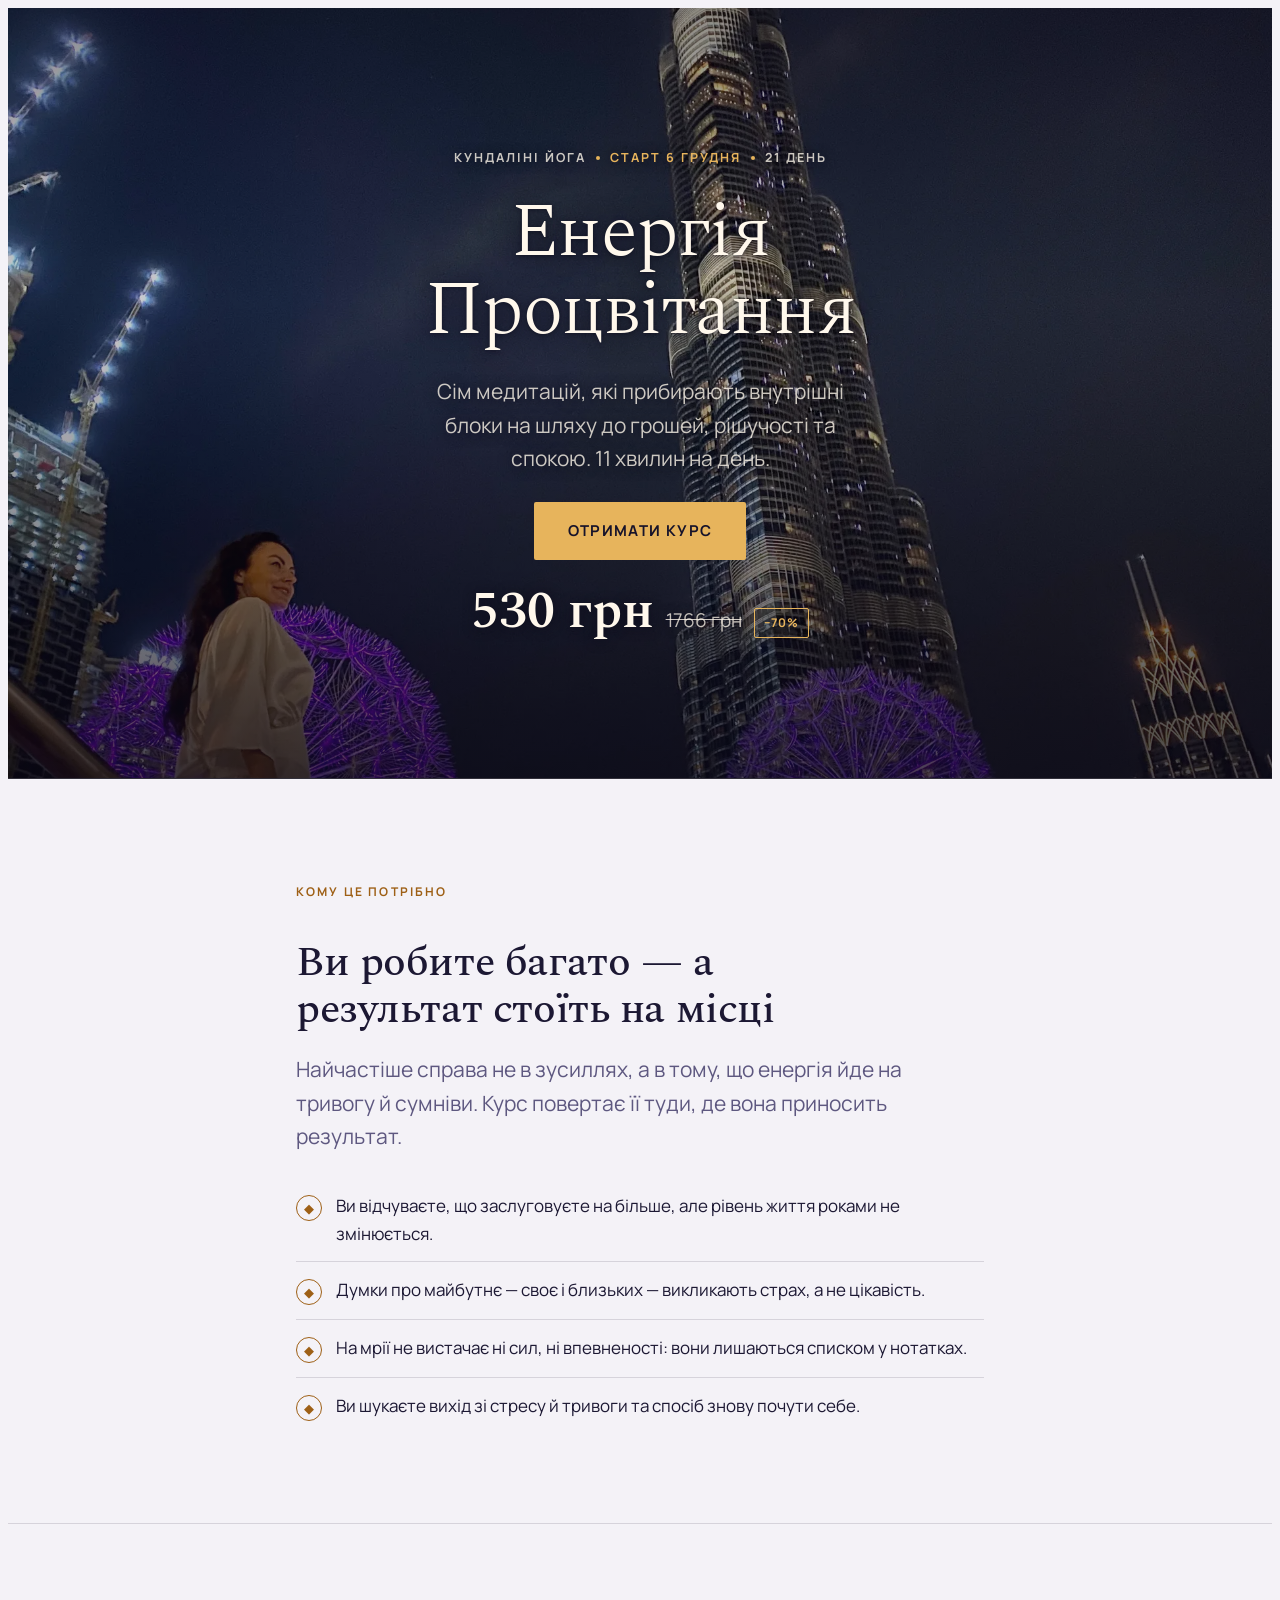
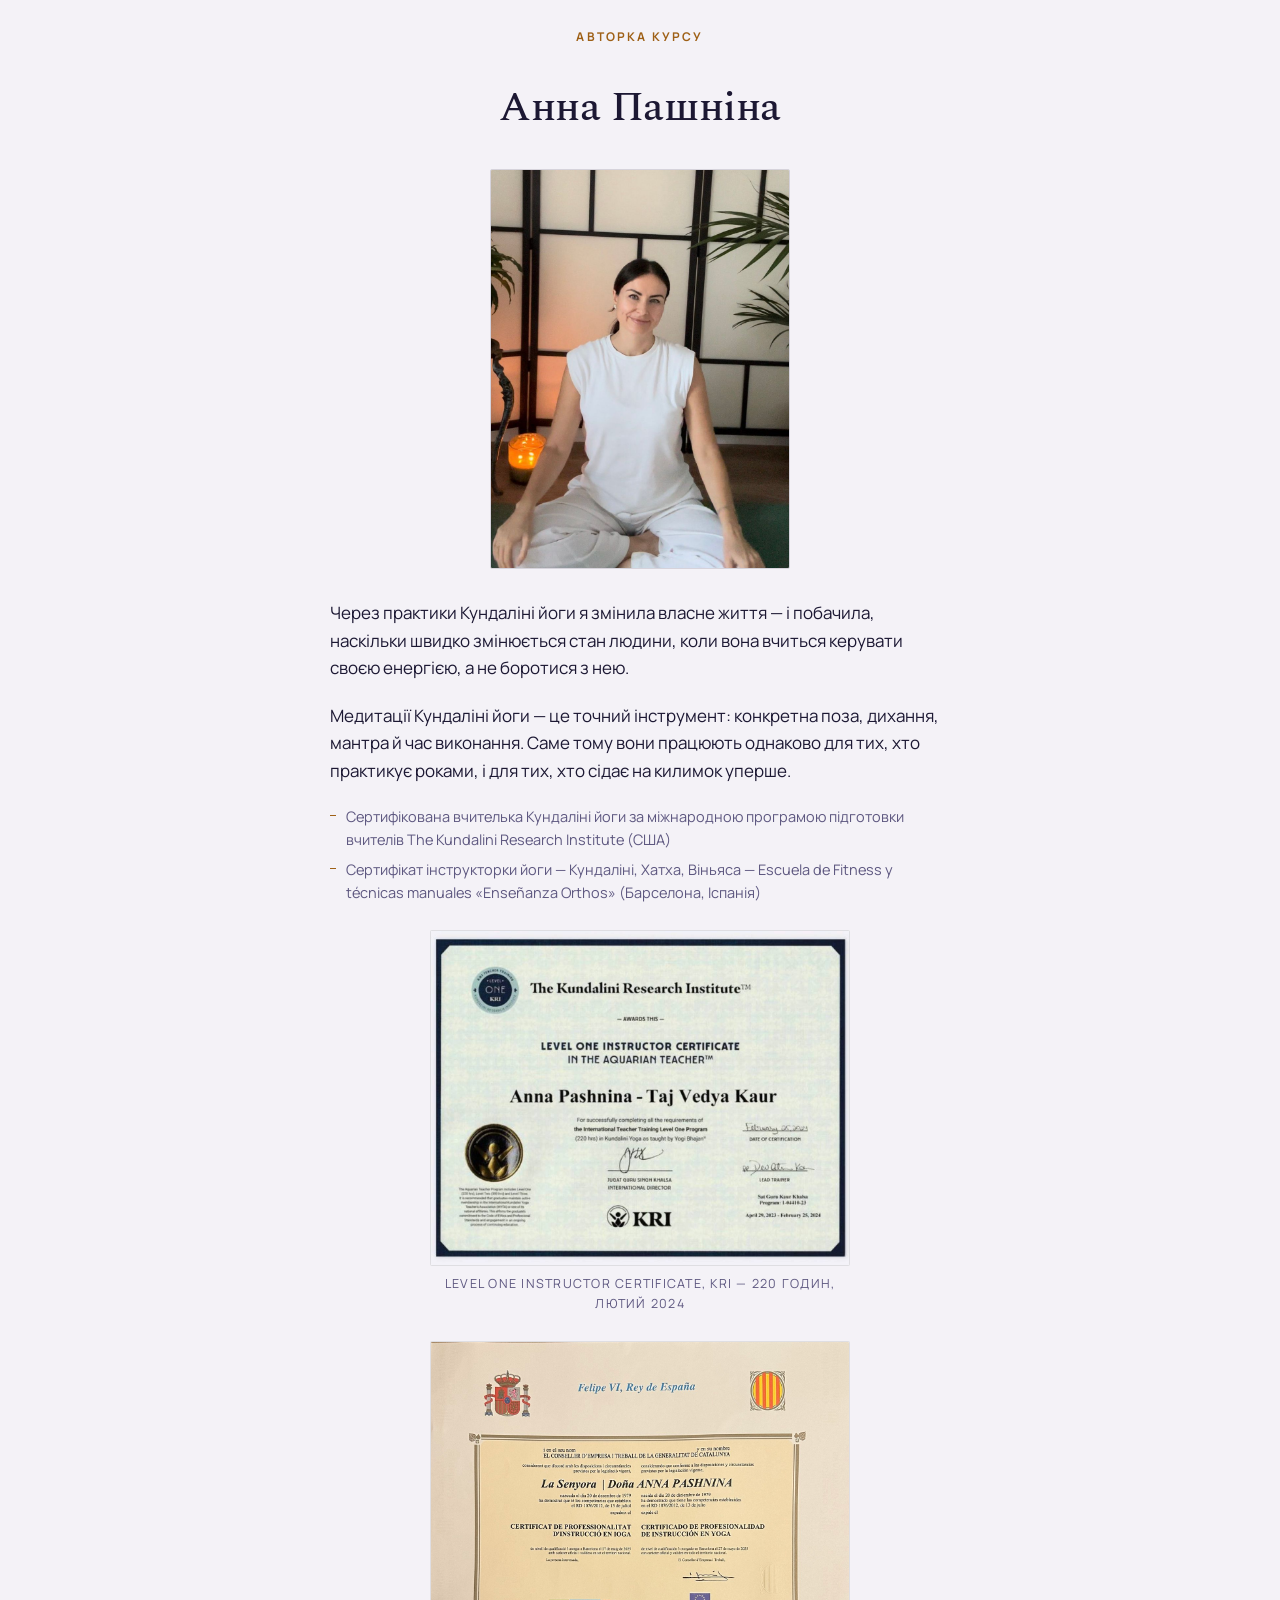
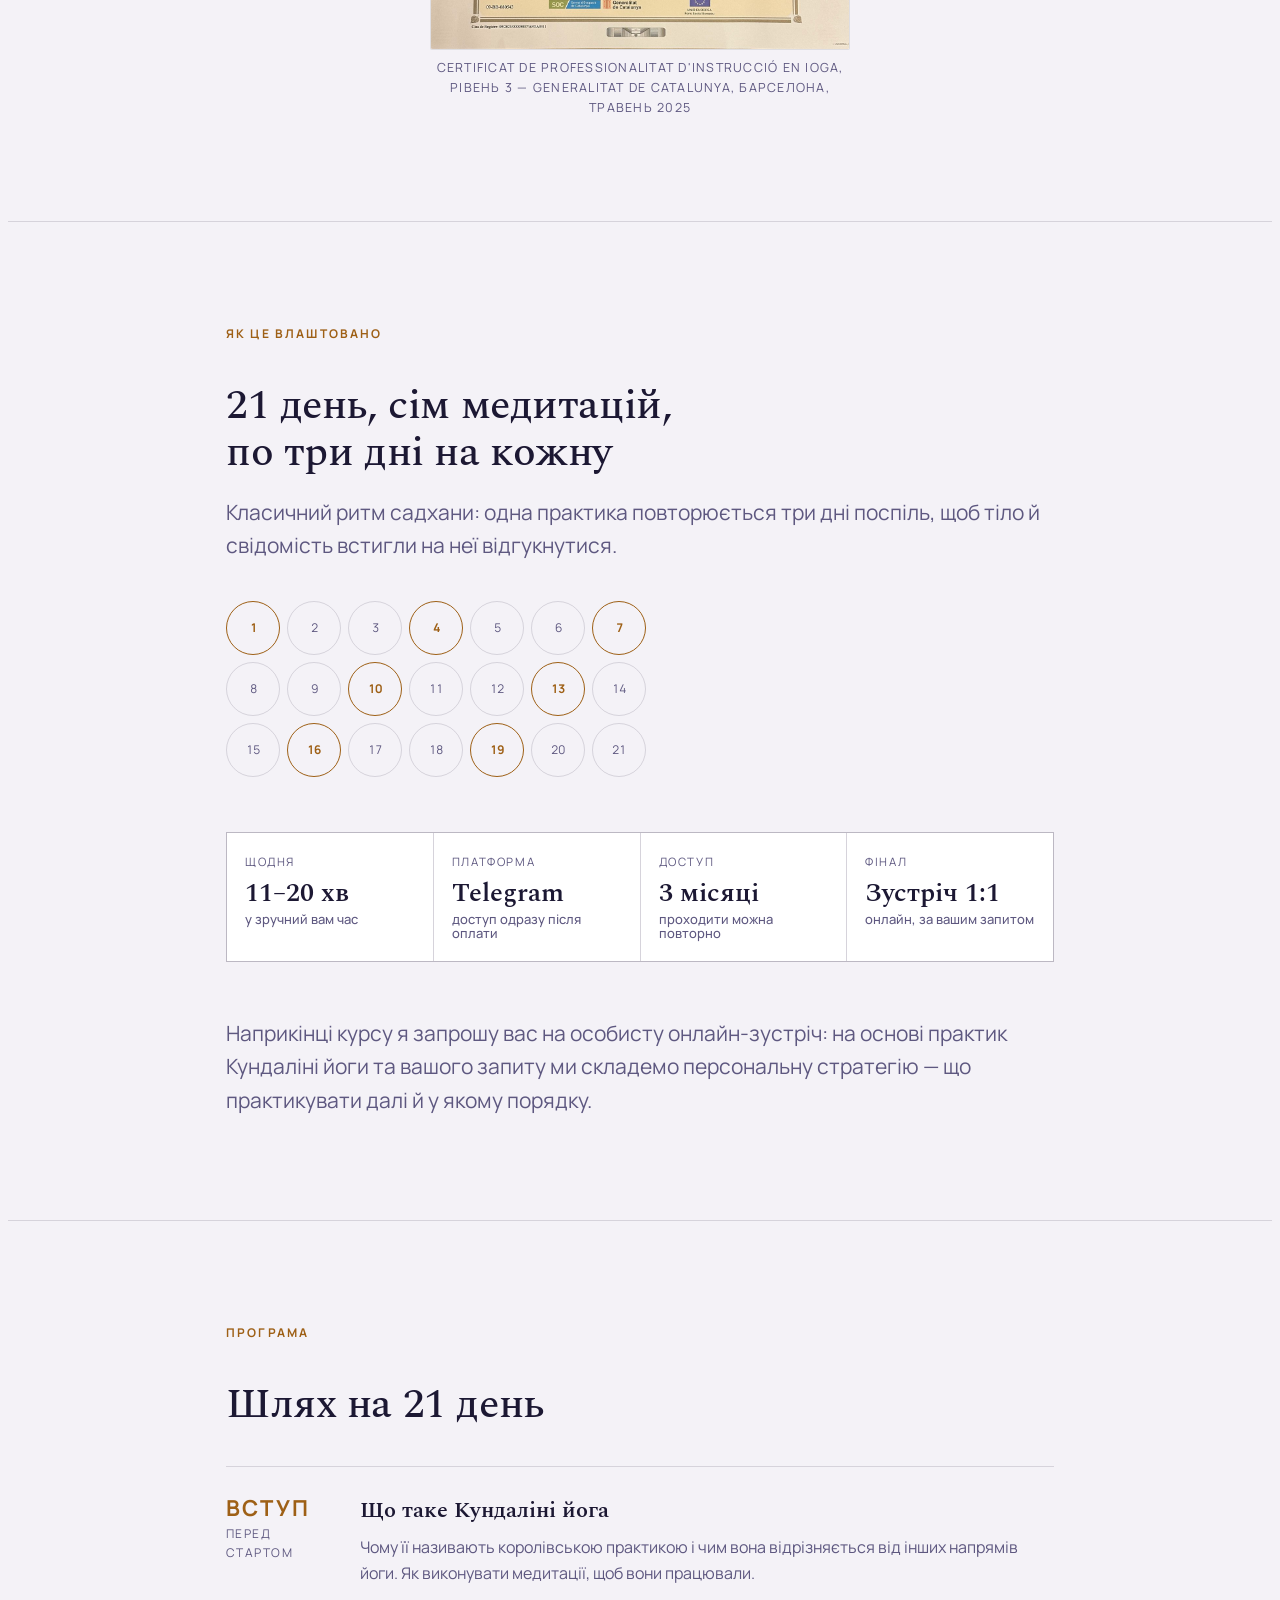
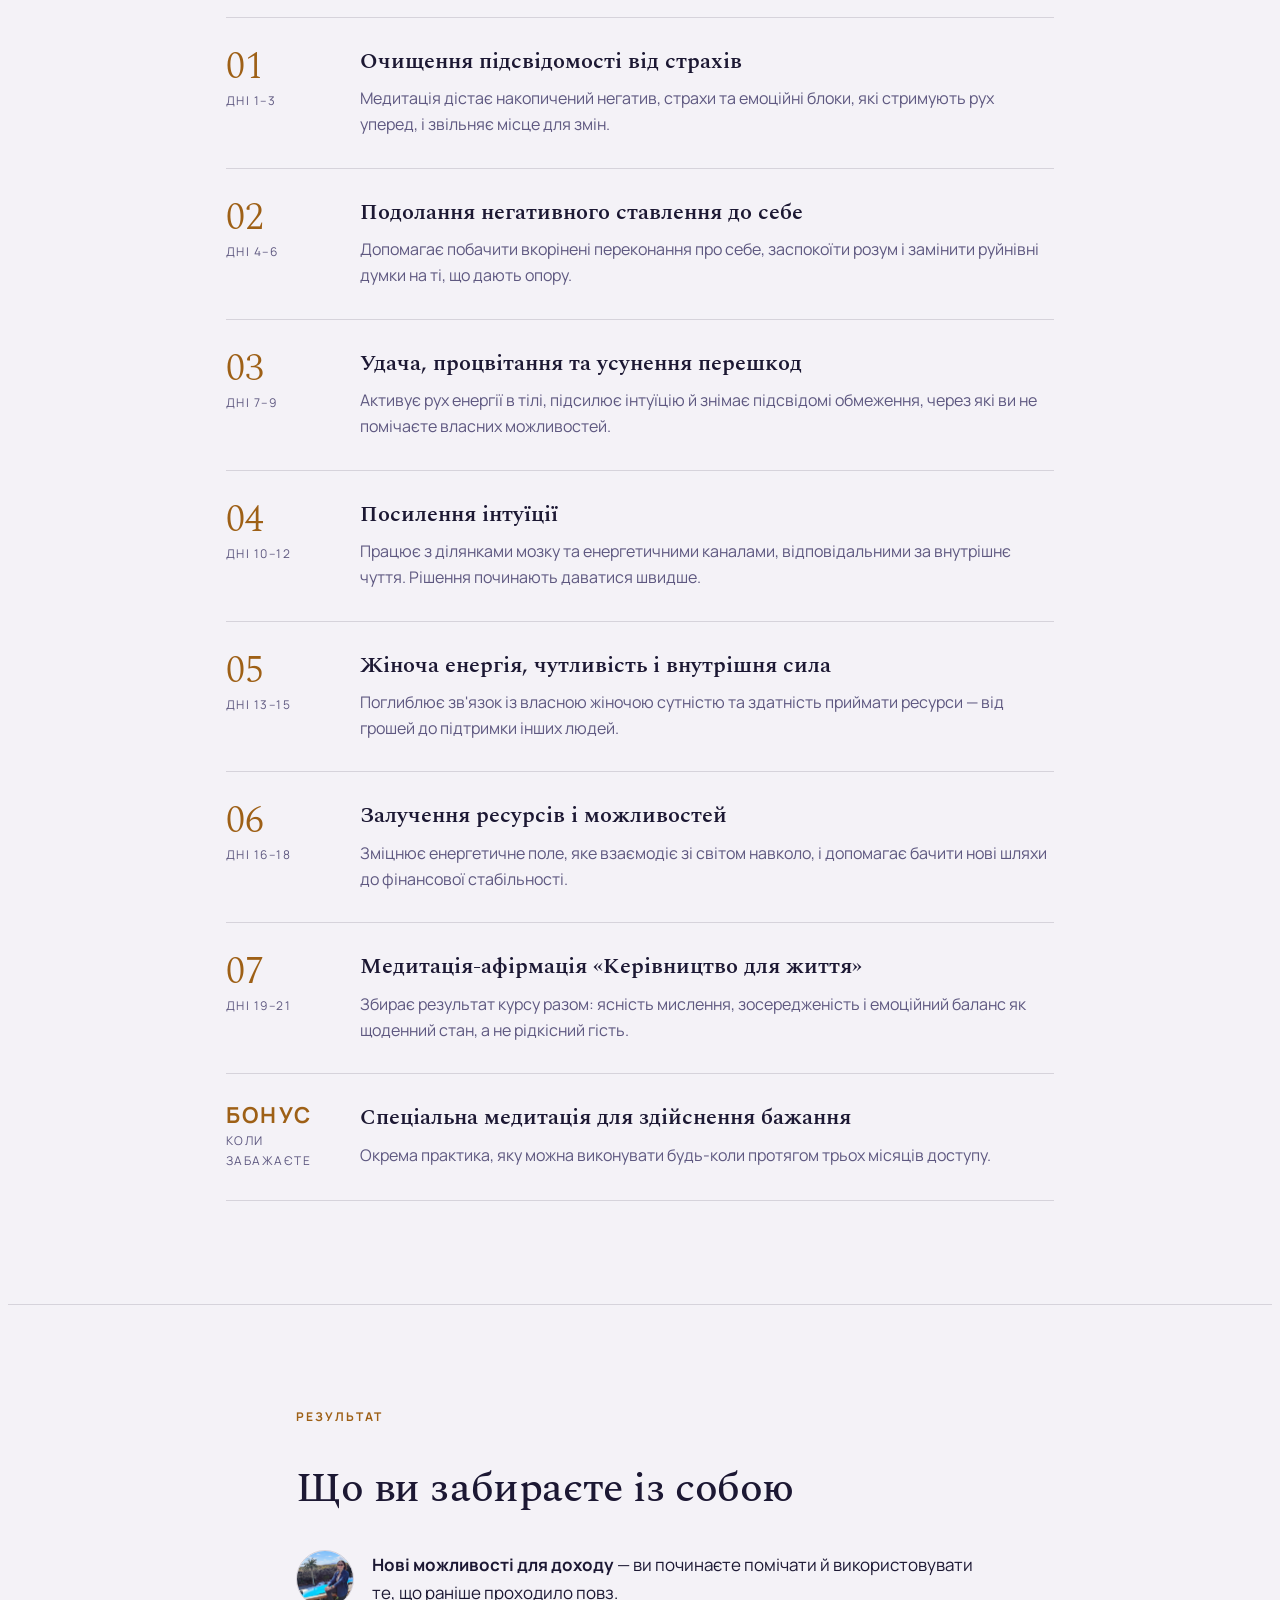
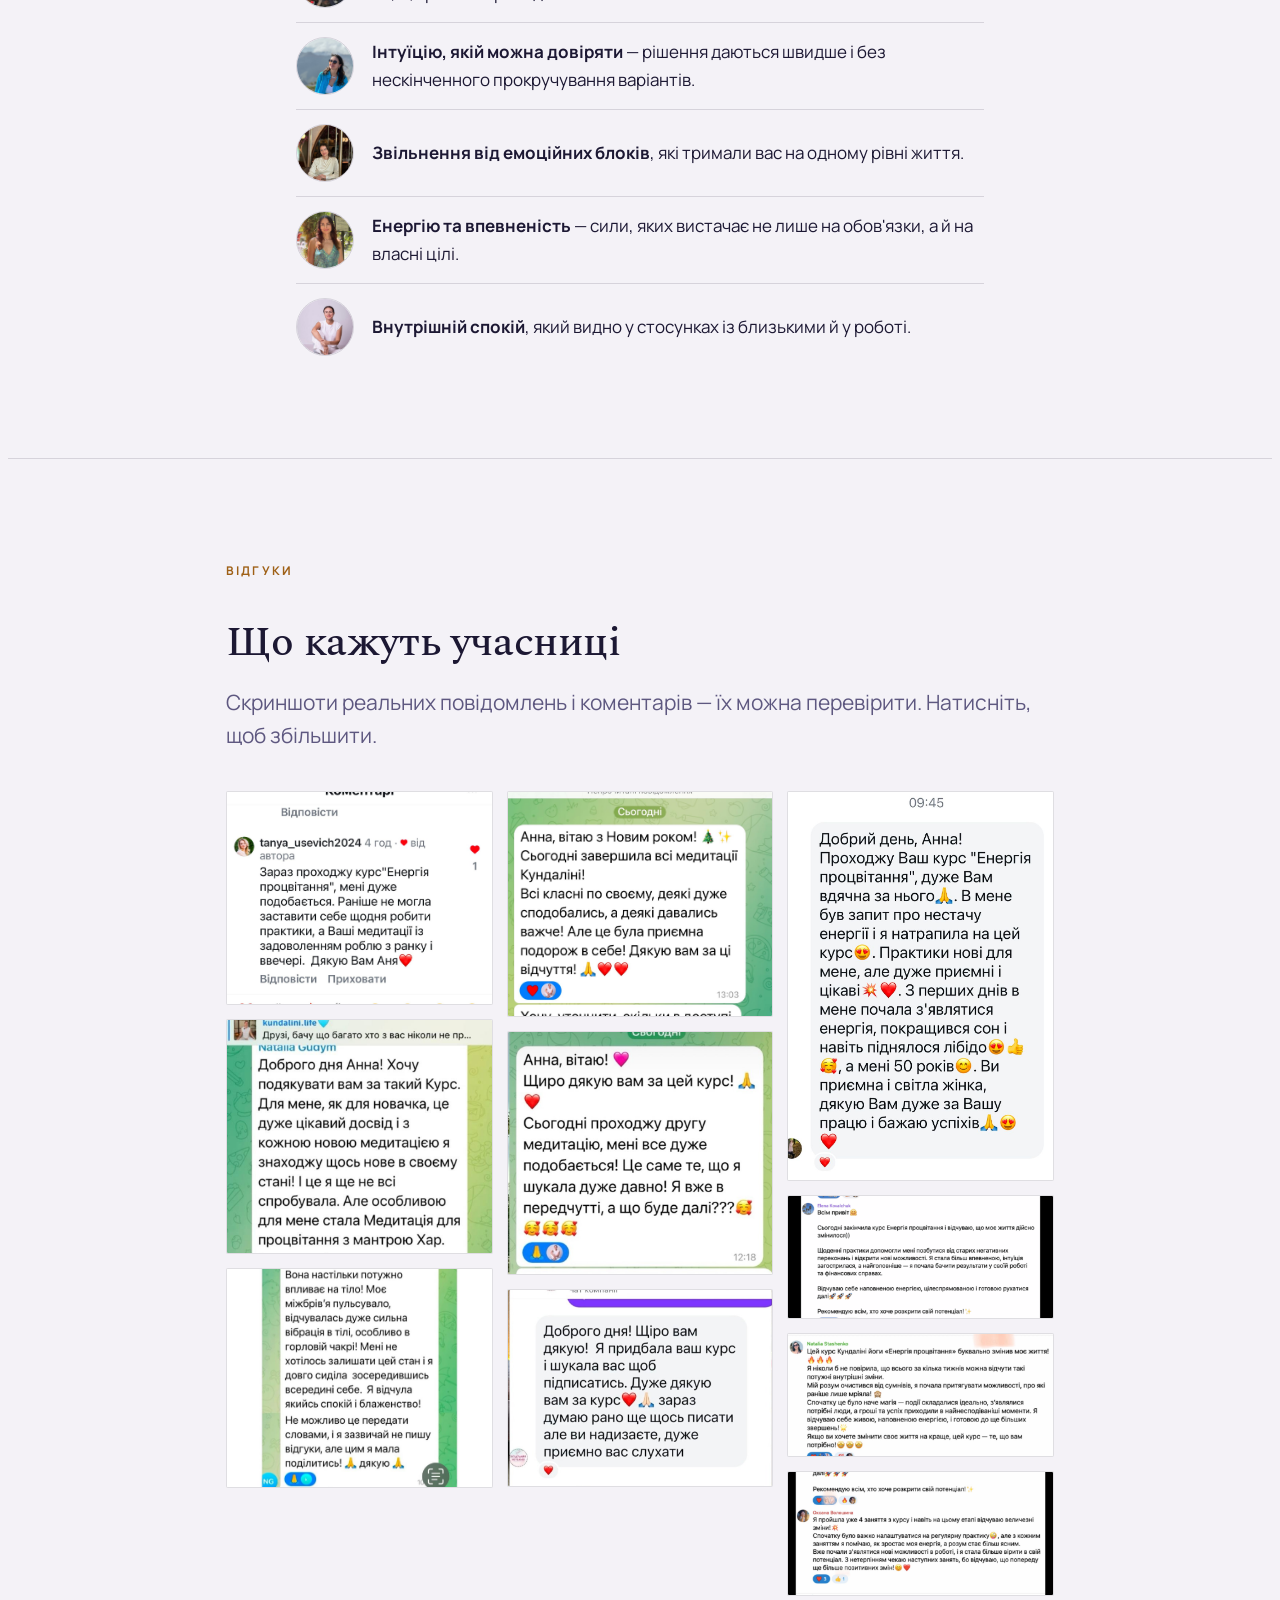
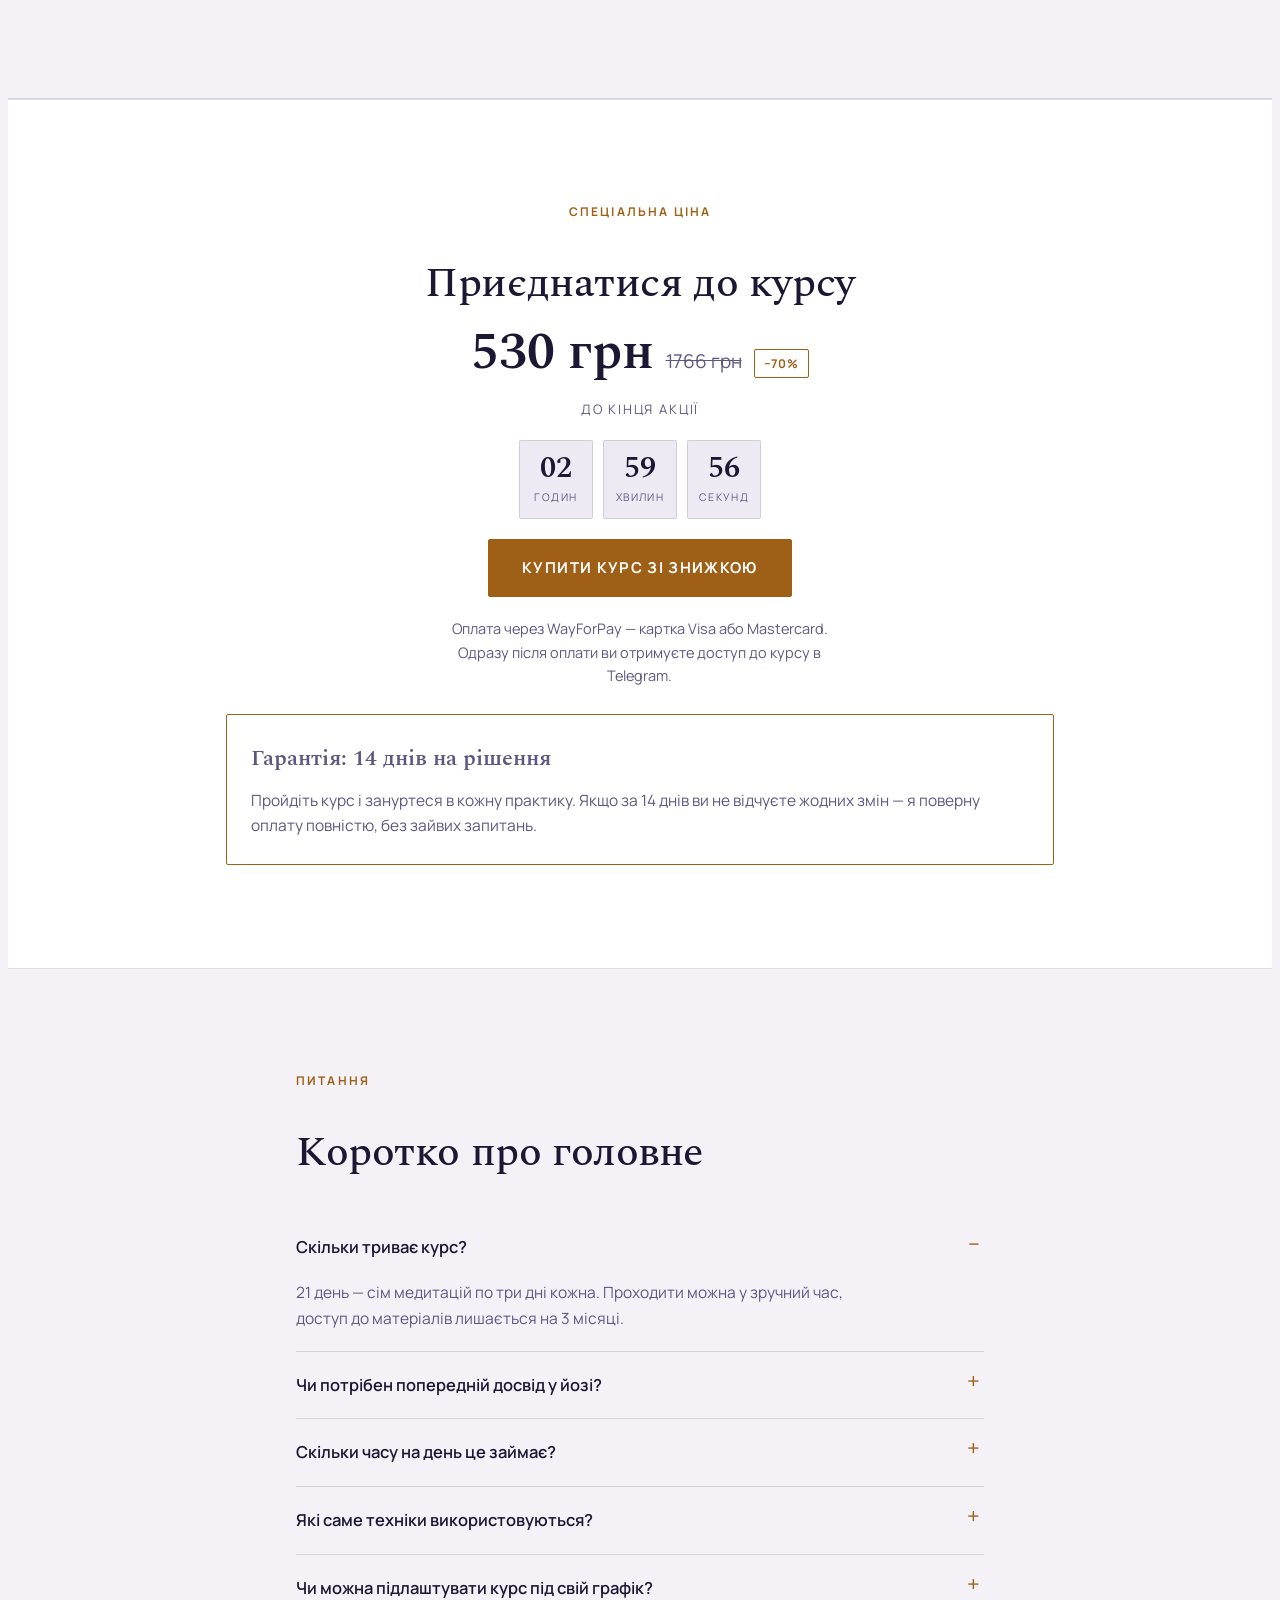
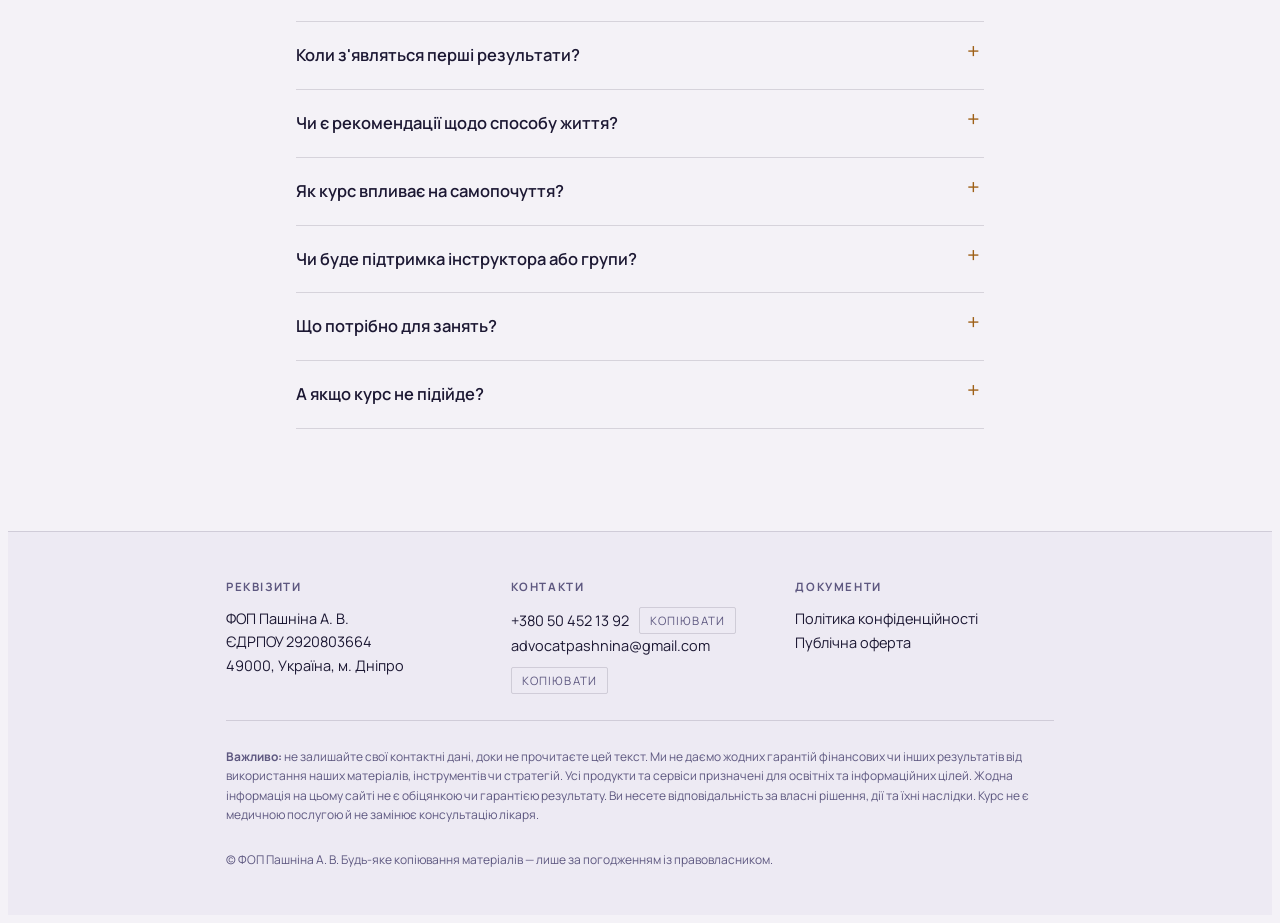
==== index.html @ 5ed1463c "Лендинг курсу "Енергія Процвітання" Головна сторінка, політика конфіденційності, публічна оферта, ст" ====
﻿<!doctype html>
<html lang="uk">
<head>
<meta charset="utf-8">
<meta name="viewport" content="width=device-width, initial-scale=1, viewport-fit=cover">
<title>Енергія Процвітання</title>
<meta name="claude:viewport-fit-sides" content="cover">
<link rel="preconnect" href="https://fonts.googleapis.com">
<link rel="preconnect" href="https://fonts.gstatic.com" crossorigin>
<link rel="stylesheet" href="https://fonts.googleapis.com/css2?family=Spectral:ital,wght@0,300;0,500;0,600;1,300&family=Manrope:wght@400;500;600;700&display=swap">
<style>
/* Layout: одна вертикальна «доріжка» садхани — вузька колонка тексту, секції розділені тонкою золотою лінією, програма як пронумерований шлях на 21 день */
:root{
  --bg:#F4F2F7;
  --surface:#FFFFFF;
  --surface-2:#EDEAF3;
  --ink:#1C1833;
  --muted:#5E5880;
  --line:rgba(28,24,51,.14);
  --accent:#9E6016;
  --accent-ink:#FFFFFF;
  --halo:rgba(158,96,22,.12);
  --font-display:"Spectral",Georgia,"Times New Roman",serif;
  --font-body:"Manrope","Segoe UI",system-ui,-apple-system,sans-serif;
  --step:clamp(56px,8vw,104px);
}
@media (prefers-color-scheme:dark){
  :root:not([data-theme="light"]){
    --bg:#121020;
    --surface:#1A1730;
    --surface-2:#221E3C;
    --ink:#ECE9F5;
    --muted:#A6A0C2;
    --line:rgba(236,233,245,.15);
    --accent:#E7B45C;
    --accent-ink:#17132A;
    --halo:rgba(231,180,92,.14);
    color-scheme:dark;
  }
}
:root[data-theme="dark"]{
  --bg:#121020;
  --surface:#1A1730;
  --surface-2:#221E3C;
  --ink:#ECE9F5;
  --muted:#A6A0C2;
  --line:rgba(236,233,245,.15);
  --accent:#E7B45C;
  --accent-ink:#17132A;
  --halo:rgba(231,180,92,.14);
  color-scheme:dark;
}

*{box-sizing:border-box}
body{
  background:var(--bg);
  color:var(--ink);
  font-family:var(--font-body);
  font-size:17px;
  line-height:1.62;
  -webkit-font-smoothing:antialiased;
}
.band{width:100%}
.wrap{
  max-width:860px;
  margin-inline:auto;
  padding-left:max(16px,env(safe-area-inset-left,0px));
  padding-right:max(16px,env(safe-area-inset-right,0px));
  padding-block:var(--step);
}
.wrap.tight{max-width:720px}
.rule{height:1px;background:var(--line);border:0;margin:0}

h1,h2,h3{font-family:var(--font-display);font-weight:500;text-wrap:balance;margin:0}
h1{font-size:clamp(40px,8.5vw,76px);line-height:1.02;letter-spacing:-.02em;font-weight:300}
h2{font-size:clamp(28px,4.4vw,42px);line-height:1.12;letter-spacing:-.01em}
h3{font-size:clamp(19px,2.4vw,22px);line-height:1.28;font-weight:600}
p{margin:0}
.lede{font-size:clamp(18px,2.3vw,21px);color:var(--muted);line-height:1.6}

.eyebrow{
  font-size:12px;font-weight:700;letter-spacing:.18em;text-transform:uppercase;
  color:var(--accent);margin:0 0 18px;
}
.stack{display:flex;flex-direction:column;gap:20px}
.stack-lg{display:flex;flex-direction:column;gap:38px}

/* ——— HERO ——— */
.hero{
  position:relative;overflow:hidden;
  background:#0B0918;
  border-bottom:1px solid rgba(255,248,236,.16);
  /* власна палітра: текст завжди світлий поверх нічного фото */
  --ink:#FFF8EC;
  --muted:rgba(255,248,236,.78);
  --accent:#E7B45C;
  --accent-ink:#17132A;
  --line:rgba(255,248,236,.22);
  --surface-2:rgba(255,248,236,.08);
  color:var(--ink);
}
.hero-photo{
  position:absolute;inset:0;width:100%;height:100%;
  object-fit:cover;object-position:58% 42%;
}
.hero::after{
  content:"";position:absolute;inset:0;pointer-events:none;
  background:linear-gradient(180deg,rgba(11,9,24,.46) 0%,rgba(11,9,24,.2) 38%,rgba(11,9,24,.74) 100%);
}
.hero .wrap{
  position:relative;z-index:2;
  padding-block:clamp(64px,13vw,140px);
  text-align:center;display:flex;flex-direction:column;align-items:center;gap:26px;
}
.hero h1{max-width:12ch;text-shadow:0 2px 26px rgba(11,9,24,.85),0 1px 4px rgba(11,9,24,.55)}
.hero .lede{max-width:34ch;margin-inline:auto;text-shadow:0 1px 14px rgba(11,9,24,.8)}
.hero .kicker,.hero .price{text-shadow:0 1px 12px rgba(11,9,24,.8)}
.hero-inner{display:flex;flex-direction:column;align-items:center;gap:26px}
.kicker{
  display:inline-flex;align-items:center;gap:10px;flex-wrap:wrap;justify-content:center;
  font-size:12.5px;font-weight:700;letter-spacing:.16em;text-transform:uppercase;
  color:var(--muted);
}
.kicker b{color:var(--accent);font-weight:700}
.dot-sep{width:4px;height:4px;border-radius:50%;background:var(--accent);display:inline-block}

.btn{
  display:inline-flex;align-items:center;justify-content:center;gap:10px;
  background:var(--accent);color:var(--accent-ink);
  font-family:var(--font-body);font-weight:700;font-size:15px;
  letter-spacing:.09em;text-transform:uppercase;text-decoration:none;
  padding:17px 34px;border:0;border-radius:2px;cursor:pointer;
  transition:transform .18s ease,filter .18s ease;
}
.btn:hover{filter:brightness(1.08);transform:translateY(-1px)}
.btn:focus-visible{outline:2px solid var(--accent);outline-offset:3px}
.btn-ghost{
  background:transparent;color:var(--ink);border:1px solid var(--line);
}

.price{display:flex;align-items:baseline;gap:12px;justify-content:center;flex-wrap:wrap}
.price .now{font-family:var(--font-display);font-size:clamp(34px,6vw,52px);font-weight:600;line-height:1}
.price .was{color:var(--muted);text-decoration:line-through;font-size:19px}
.price .cut{
  font-size:12px;font-weight:700;letter-spacing:.1em;text-transform:uppercase;
  color:var(--accent);border:1px solid var(--accent);border-radius:2px;padding:4px 9px;
}

/* ——— TIMER ——— */
.timer{display:flex;gap:10px;justify-content:center;flex-wrap:wrap}
.timer .cell{
  min-width:74px;background:var(--surface-2);border:1px solid var(--line);
  border-radius:2px;padding:12px 10px;
}
.timer .num{
  font-family:var(--font-display);font-size:30px;font-weight:600;line-height:1;
  font-variant-numeric:tabular-nums;display:block;
}
.timer .lab{font-size:10.5px;letter-spacing:.14em;text-transform:uppercase;color:var(--muted);margin-top:6px;display:block}
.timer-note{font-size:13px;letter-spacing:.14em;text-transform:uppercase;color:var(--muted);text-align:center}

/* ——— СПИСКИ ——— */
.checks{display:grid;gap:14px;margin:0;padding:0;list-style:none}
.checks li{
  display:grid;grid-template-columns:26px 1fr;gap:14px;align-items:start;
  padding-bottom:14px;border-bottom:1px solid var(--line);
}
.checks li:last-child{border-bottom:0;padding-bottom:0}
.checks .mark{
  width:26px;height:26px;border-radius:50%;border:1px solid var(--accent);
  display:grid;place-items:center;color:var(--accent);font-size:13px;margin-top:3px;
}

/* ——— ПРОГРАМА ——— */
.path{display:flex;flex-direction:column;gap:0;margin:0;padding:0;list-style:none}
.lesson{
  display:grid;grid-template-columns:108px 1fr;gap:26px;
  padding-block:30px;border-top:1px solid var(--line);
}
.lesson:last-child{border-bottom:1px solid var(--line)}
.lesson .meta{display:flex;flex-direction:column;gap:5px;min-width:0}
.lesson .no{
  font-family:var(--font-display);font-size:38px;line-height:1;font-weight:300;color:var(--accent);
  font-variant-numeric:tabular-nums;
}
.lesson .days{font-size:12px;letter-spacing:.12em;text-transform:uppercase;color:var(--muted)}
.lesson .body{min-width:0;display:flex;flex-direction:column;gap:10px}
.lesson .body p{color:var(--muted);font-size:16px}
.lesson.bonus .no{font-size:22px;letter-spacing:.1em;text-transform:uppercase;font-family:var(--font-body);font-weight:700}
@media (max-width:620px){
  .lesson{grid-template-columns:1fr;gap:12px}
  .lesson .meta{flex-direction:row;align-items:baseline;gap:14px}
  .lesson .no{font-size:28px}
}

/* ——— 21 ДЕНЬ ——— */
.days-grid{display:grid;grid-template-columns:repeat(7,1fr);gap:7px;max-width:420px}
.days-grid span{
  aspect-ratio:1;display:grid;place-items:center;border-radius:50%;
  border:1px solid var(--line);font-size:12px;color:var(--muted);
  font-variant-numeric:tabular-nums;
}
.days-grid span.first{border-color:var(--accent);color:var(--accent);font-weight:700}

.facts{display:grid;grid-template-columns:repeat(auto-fit,minmax(150px,1fr));gap:1px;background:var(--line);border:1px solid var(--line)}
.facts div{background:var(--surface);padding:20px 18px;min-width:0}
.facts dt{font-size:11.5px;letter-spacing:.14em;text-transform:uppercase;color:var(--muted);margin-bottom:8px}
.facts dd{margin:0;font-family:var(--font-display);font-size:26px;font-weight:600;line-height:1.1}
.facts dd small{display:block;font-family:var(--font-body);font-size:13px;font-weight:500;color:var(--muted);letter-spacing:0;margin-top:4px}

/* ——— КАРТКИ ——— */
.cards{display:grid;grid-template-columns:repeat(auto-fit,minmax(230px,1fr));gap:16px}
.card{
  background:var(--surface);border:1px solid var(--line);border-radius:2px;
  padding:24px 22px;display:flex;flex-direction:column;gap:10px;min-width:0;
}
.card .q{font-family:var(--font-display);font-size:19px;font-weight:600;line-height:1.3}
.card p{color:var(--muted);font-size:15.5px}
.card.placeholder{border-style:dashed;background:transparent}
.card.placeholder .q{color:var(--muted);font-style:italic;font-weight:500}

/* ——— АВТОРКА ——— */
.author{display:flex;flex-direction:column;align-items:center;gap:30px}
.author .stack{max-width:62ch}
.portrait{
  width:300px;max-width:100%;aspect-ratio:3/4;object-fit:cover;object-position:50% 28%;
  border-radius:2px;border:1px solid var(--line);display:block;margin-inline:auto;
}
.center-head{align-items:center;text-align:center}
.cert{
  display:block;width:100%;max-width:100%;border:1px solid var(--line);border-radius:2px;
  cursor:zoom-in;background:#fff;
}
.cert-wrap{display:flex;flex-direction:column;gap:8px;max-width:420px;margin:6px auto 0;text-align:center}
.cert-wrap figcaption{font-size:12.5px;letter-spacing:.1em;text-transform:uppercase;color:var(--muted)}
@media (max-width:640px){.author{grid-template-columns:1fr;gap:22px}.portrait{max-width:240px}}

/* фото авторки біля пунктів результату */
.checks.with-photo li{grid-template-columns:58px 1fr;gap:18px;align-items:center}
.avatar{
  width:58px;height:58px;border-radius:50%;object-fit:cover;
  border:1px solid var(--line);display:block;
}

/* ——— ГАЛЕРЕЯ ВІДГУКІВ ——— */
.gallery{columns:3;column-gap:14px}
@media (max-width:860px){.gallery{columns:2}}
@media (max-width:520px){.gallery{columns:1}}
.gallery button{
  display:block;width:100%;padding:0;margin:0 0 14px;border:1px solid var(--line);
  background:var(--surface);border-radius:2px;overflow:hidden;cursor:zoom-in;
  break-inside:avoid;line-height:0;
}
.gallery button:hover{border-color:var(--accent)}
.gallery button:focus-visible{outline:2px solid var(--accent);outline-offset:2px}
.gallery img{width:100%;height:auto;display:block}

/* ——— ЛАЙТБОКС ——— */
#lightbox{
  position:fixed;inset:0;z-index:50;background:rgba(9,7,20,.92);
  display:flex;align-items:center;justify-content:center;
  padding:max(20px,env(safe-area-inset-top,0px)) max(16px,env(safe-area-inset-right,0px)) max(20px,env(safe-area-inset-bottom,0px)) max(16px,env(safe-area-inset-left,0px));
  cursor:zoom-out;
}
#lightbox[hidden]{display:none}
#lightbox img{max-width:100%;max-height:100%;object-fit:contain;border-radius:2px;background:#fff}
#lightbox .close{
  position:absolute;top:max(12px,env(safe-area-inset-top,0px));right:max(12px,env(safe-area-inset-right,0px));
  background:transparent;border:1px solid rgba(255,248,236,.4);color:#FFF8EC;
  font-size:20px;line-height:1;width:40px;height:40px;border-radius:2px;cursor:pointer;
}
.creds{display:flex;flex-direction:column;gap:6px;margin:0;padding:0;list-style:none}
.creds li{font-size:14.5px;color:var(--muted);padding-left:16px;position:relative}
.creds li::before{content:"";position:absolute;left:0;top:.72em;width:6px;height:1px;background:var(--accent)}

/* ——— ОФЕР ——— */
.offer{background:var(--surface);border-top:1px solid var(--line);border-bottom:1px solid var(--line)}
.offer .wrap{text-align:center;display:flex;flex-direction:column;align-items:center;gap:26px}
.guarantee{
  border:1px solid var(--accent);border-radius:2px;padding:26px 24px;
  display:flex;flex-direction:column;gap:12px;text-align:left;
}
.guarantee .t{font-family:var(--font-display);font-size:22px;font-weight:600}
.guarantee p{color:var(--muted);font-size:15.5px}

/* ——— FAQ ——— */
details{border-bottom:1px solid var(--line)}
details summary{
  cursor:pointer;list-style:none;padding:20px 36px 20px 0;position:relative;
  font-weight:600;font-size:16.5px;
}
details summary::-webkit-details-marker{display:none}
details summary:focus-visible{outline:2px solid var(--accent);outline-offset:2px}
details summary::after{
  content:"+";position:absolute;right:4px;top:18px;color:var(--accent);font-size:22px;font-weight:400;line-height:1;
}
details[open] summary::after{content:"–"}
details p{padding:0 0 20px;color:var(--muted);font-size:15.5px;max-width:62ch}

/* ——— ФУТЕР ——— */
footer{background:var(--surface-2);border-top:1px solid var(--line)}
footer .wrap{padding-block:46px;display:flex;flex-direction:column;gap:26px}
.foot-grid{display:grid;grid-template-columns:repeat(auto-fit,minmax(220px,1fr));gap:26px}
.foot-grid h4{font-size:11.5px;letter-spacing:.14em;text-transform:uppercase;color:var(--muted);margin:0 0 10px;font-weight:700;font-family:var(--font-body)}
.foot-grid p,.foot-grid a{font-size:14.5px;color:var(--ink);text-decoration:none}
.foot-grid a{display:block;border-bottom:1px solid transparent;width:fit-content}
.foot-grid a:hover{border-bottom-color:var(--accent)}
.legal{font-size:12px;line-height:1.6;color:var(--muted);max-width:none}
.copy-row{display:flex;gap:10px;align-items:center;flex-wrap:wrap;font-size:14.5px}
.copy-btn{
  background:transparent;border:1px solid var(--line);color:var(--muted);
  font-family:var(--font-body);font-size:11.5px;letter-spacing:.1em;text-transform:uppercase;
  padding:5px 10px;border-radius:2px;cursor:pointer;
}
.copy-btn:hover{border-color:var(--accent);color:var(--accent)}

@media (prefers-reduced-motion:reduce){*{transition:none!important;animation:none!important}}
</style>
</head>
<body>
<header class="band hero">
  <img class="hero-photo" src="img/hero.webp" alt="" aria-hidden="true">
  <div class="wrap">
    <div class="hero-inner">
      <p class="kicker">Кундаліні йога <span class="dot-sep"></span> <b id="start-date">Старт сьогодні</b> <span class="dot-sep"></span> 21 день</p>
      <h1>Енергія Процвітання</h1>
      <p class="lede">Сім медитацій, які прибирають внутрішні блоки на шляху до грошей, рішучості та спокою. 11 хвилин на день.</p>
      <a class="btn" href="https://secure.wayforpay.com/button/b87f1c5fbc5b7">Отримати курс</a>
      <div class="price">
        <span class="now">530 грн</span>
        <span class="was">1766 грн</span>
        <span class="cut">−70%</span>
      </div>
    </div>
  </div>
</header>

<section class="band">
  <div class="wrap tight stack-lg">
    <div class="stack">
      <p class="eyebrow">Кому це потрібно</p>
      <h2>Ви робите багато — а результат стоїть на місці</h2>
      <p class="lede">Найчастіше справа не в зусиллях, а в тому, що енергія йде на тривогу й сумніви. Курс повертає її туди, де вона приносить результат.</p>
    </div>
    <ul class="checks">
      <li><span class="mark">◆</span><span>Ви відчуваєте, що заслуговуєте на більше, але рівень життя роками не змінюється.</span></li>
      <li><span class="mark">◆</span><span>Думки про майбутнє — своє і близьких — викликають страх, а не цікавість.</span></li>
      <li><span class="mark">◆</span><span>На мрії не вистачає ні сил, ні впевненості: вони лишаються списком у нотатках.</span></li>
      <li><span class="mark">◆</span><span>Ви шукаєте вихід зі стресу й тривоги та спосіб знову почути себе.</span></li>
    </ul>
  </div>
</section>

<hr class="rule">

<section class="band">
  <div class="wrap stack-lg">
    <div class="stack center-head">
      <p class="eyebrow">Авторка курсу</p>
      <h2>Анна Пашніна</h2>
    </div>
    <div class="author">
      <img class="portrait" src="img/anna.jpg" alt="Анна Пашніна, вчителька Кундаліні йоги">
      <div class="stack">
        <p>Через практики Кундаліні йоги я змінила власне життя — і побачила, наскільки швидко змінюється стан людини, коли вона вчиться керувати своєю енергією, а не боротися з нею.</p>
        <p>Медитації Кундаліні йоги — це точний інструмент: конкретна поза, дихання, мантра й час виконання. Саме тому вони працюють однаково для тих, хто практикує роками, і для тих, хто сідає на килимок уперше.</p>
        <ul class="creds">
          <li>Сертифікована вчителька Кундаліні йоги за міжнародною програмою підготовки вчителів The Kundalini Research Institute (США)</li>
          <li>Сертифікат інструкторки йоги — Кундаліні, Хатха, Віньяса — Escuela de Fitness y técnicas manuales «Enseñanza Orthos» (Барселона, Іспанія)</li>
        </ul>
        <figure class="cert-wrap">
          <img class="cert" src="img/kri.jpg" alt="Сертифікат Level One Instructor, The Kundalini Research Institute, на ім'я Anna Pashnina — Taj Vedya Kaur" data-zoom>
          <figcaption>Level One Instructor Certificate, KRI — 220 годин, лютий 2024</figcaption>
        </figure>
        <figure class="cert-wrap">
          <img class="cert" src="img/cert-es.jpg" alt="Certificado de Profesionalidad de Instrucción en Yoga на ім'я Anna Pashnina, Generalitat de Catalunya" data-zoom>
          <figcaption>Certificat de professionalitat d'instrucció en ioga, рівень 3 — Generalitat de Catalunya, Барселона, травень 2025</figcaption>
        </figure>
      </div>
    </div>
  </div>
</section>

<hr class="rule">

<section class="band">
  <div class="wrap stack-lg">
    <div class="stack">
      <p class="eyebrow">Як це влаштовано</p>
      <h2>21 день, сім медитацій, по три дні на кожну</h2>
      <p class="lede">Класичний ритм садхани: одна практика повторюється три дні поспіль, щоб тіло й свідомість встигли на неї відгукнутися.</p>
    </div>

    <div class="days-grid" role="img" aria-label="21 день курсу, розділені на сім блоків по три дні">
      <span class="first">1</span><span>2</span><span>3</span>
      <span class="first">4</span><span>5</span><span>6</span>
      <span class="first">7</span><span>8</span><span>9</span>
      <span class="first">10</span><span>11</span><span>12</span>
      <span class="first">13</span><span>14</span><span>15</span>
      <span class="first">16</span><span>17</span><span>18</span>
      <span class="first">19</span><span>20</span><span>21</span>
    </div>

    <dl class="facts">
      <div><dt>Щодня</dt><dd>11–20 хв<small>у зручний вам час</small></dd></div>
      <div><dt>Платформа</dt><dd>Telegram<small>доступ одразу після оплати</small></dd></div>
      <div><dt>Доступ</dt><dd>3 місяці<small>проходити можна повторно</small></dd></div>
      <div><dt>Фінал</dt><dd>Зустріч 1:1<small>онлайн, за вашим запитом</small></dd></div>
    </dl>

    <p class="lede">Наприкінці курсу я запрошу вас на особисту онлайн-зустріч: на основі практик Кундаліні йоги та вашого запиту ми складемо персональну стратегію — що практикувати далі й у якому порядку.</p>
  </div>
</section>

<hr class="rule">

<section class="band">
  <div class="wrap stack-lg">
    <div class="stack">
      <p class="eyebrow">Програма</p>
      <h2>Шлях на 21 день</h2>
    </div>
    <ul class="path">
      <li class="lesson bonus">
        <div class="meta"><span class="no">Вступ</span><span class="days">перед стартом</span></div>
        <div class="body">
          <h3>Що таке Кундаліні йога</h3>
          <p>Чому її називають королівською практикою і чим вона відрізняється від інших напрямів йоги. Як виконувати медитації, щоб вони працювали.</p>
        </div>
      </li>
      <li class="lesson">
        <div class="meta"><span class="no">01</span><span class="days">Дні 1–3</span></div>
        <div class="body">
          <h3>Очищення підсвідомості від страхів</h3>
          <p>Медитація дістає накопичений негатив, страхи та емоційні блоки, які стримують рух уперед, і звільняє місце для змін.</p>
        </div>
      </li>
      <li class="lesson">
        <div class="meta"><span class="no">02</span><span class="days">Дні 4–6</span></div>
        <div class="body">
          <h3>Подолання негативного ставлення до себе</h3>
          <p>Допомагає побачити вкорінені переконання про себе, заспокоїти розум і замінити руйнівні думки на ті, що дають опору.</p>
        </div>
      </li>
      <li class="lesson">
        <div class="meta"><span class="no">03</span><span class="days">Дні 7–9</span></div>
        <div class="body">
          <h3>Удача, процвітання та усунення перешкод</h3>
          <p>Активує рух енергії в тілі, підсилює інтуїцію й знімає підсвідомі обмеження, через які ви не помічаєте власних можливостей.</p>
        </div>
      </li>
      <li class="lesson">
        <div class="meta"><span class="no">04</span><span class="days">Дні 10–12</span></div>
        <div class="body">
          <h3>Посилення інтуїції</h3>
          <p>Працює з ділянками мозку та енергетичними каналами, відповідальними за внутрішнє чуття. Рішення починають даватися швидше.</p>
        </div>
      </li>
      <li class="lesson">
        <div class="meta"><span class="no">05</span><span class="days">Дні 13–15</span></div>
        <div class="body">
          <h3>Жіноча енергія, чутливість і внутрішня сила</h3>
          <p>Поглиблює зв'язок із власною жіночою сутністю та здатність приймати ресурси — від грошей до підтримки інших людей.</p>
        </div>
      </li>
      <li class="lesson">
        <div class="meta"><span class="no">06</span><span class="days">Дні 16–18</span></div>
        <div class="body">
          <h3>Залучення ресурсів і можливостей</h3>
          <p>Зміцнює енергетичне поле, яке взаємодіє зі світом навколо, і допомагає бачити нові шляхи до фінансової стабільності.</p>
        </div>
      </li>
      <li class="lesson">
        <div class="meta"><span class="no">07</span><span class="days">Дні 19–21</span></div>
        <div class="body">
          <h3>Медитація-афірмація «Керівництво для життя»</h3>
          <p>Збирає результат курсу разом: ясність мислення, зосередженість і емоційний баланс як щоденний стан, а не рідкісний гість.</p>
        </div>
      </li>
      <li class="lesson bonus">
        <div class="meta"><span class="no">Бонус</span><span class="days">коли забажаєте</span></div>
        <div class="body">
          <h3>Спеціальна медитація для здійснення бажання</h3>
          <p>Окрема практика, яку можна виконувати будь-коли протягом трьох місяців доступу.</p>
        </div>
      </li>
    </ul>
  </div>
</section>

<hr class="rule">

<section class="band">
  <div class="wrap tight stack-lg">
    <div class="stack">
      <p class="eyebrow">Результат</p>
      <h2>Що ви забираєте із собою</h2>
    </div>
    <ul class="checks with-photo">
      <li><img class="avatar" src="img/p1.jpg" alt=""><span><b>Нові можливості для доходу</b> — ви починаєте помічати й використовувати те, що раніше проходило повз.</span></li>
      <li><img class="avatar" src="img/p2.jpg" alt=""><span><b>Інтуїцію, якій можна довіряти</b> — рішення даються швидше і без нескінченного прокручування варіантів.</span></li>
      <li><img class="avatar" src="img/p3.jpg" alt=""><span><b>Звільнення від емоційних блоків</b>, які тримали вас на одному рівні життя.</span></li>
      <li><img class="avatar" src="img/p4.jpg" alt=""><span><b>Енергію та впевненість</b> — сили, яких вистачає не лише на обов'язки, а й на власні цілі.</span></li>
      <li><img class="avatar" src="img/p5.jpg" alt=""><span><b>Внутрішній спокій</b>, який видно у стосунках із близькими й у роботі.</span></li>
    </ul>
  </div>
</section>

<hr class="rule">

<section class="band">
  <div class="wrap stack-lg">
    <div class="stack">
      <p class="eyebrow">Відгуки</p>
      <h2>Що кажуть учасниці</h2>
      <p class="lede">Скриншоти реальних повідомлень і коментарів — їх можна перевірити. Натисніть, щоб збільшити.</p>
    </div>
    <div class="gallery">
      <button type="button" data-zoom-src="img/r1.jpg"><img src="img/r1.jpg" alt="Відгук учасниці курсу" loading="lazy"></button>
      <button type="button" data-zoom-src="img/r2.jpg"><img src="img/r2.jpg" alt="Відгук учасниці курсу" loading="lazy"></button>
      <button type="button" data-zoom-src="img/r3.jpg"><img src="img/r3.jpg" alt="Відгук учасниці курсу" loading="lazy"></button>
      <button type="button" data-zoom-src="img/r4.jpg"><img src="img/r4.jpg" alt="Відгук учасниці курсу" loading="lazy"></button>
      <button type="button" data-zoom-src="img/r5.jpg"><img src="img/r5.jpg" alt="Відгук учасниці курсу" loading="lazy"></button>
      <button type="button" data-zoom-src="img/r6.jpg"><img src="img/r6.jpg" alt="Відгук учасниці курсу" loading="lazy"></button>
      <button type="button" data-zoom-src="img/r7.jpg"><img src="img/r7.jpg" alt="Відгук учасниці курсу" loading="lazy"></button>
      <button type="button" data-zoom-src="img/r8.png"><img src="img/r8.png" alt="Відгук учасниці курсу" loading="lazy"></button>
      <button type="button" data-zoom-src="img/r9.jpg"><img src="img/r9.jpg" alt="Відгук учасниці курсу" loading="lazy"></button>
      <button type="button" data-zoom-src="img/r10.jpg"><img src="img/r10.jpg" alt="Відгук учасниці курсу" loading="lazy"></button>
    </div>
  </div>
</section>

<hr class="rule">

<section class="band offer" id="kupyty">
  <div class="wrap stack-lg">
    <div class="stack" style="align-items:center;text-align:center">
      <p class="eyebrow">Спеціальна ціна</p>
      <h2>Приєднатися до курсу</h2>
      <div class="price">
        <span class="now">530 грн</span>
        <span class="was">1766 грн</span>
        <span class="cut">−70%</span>
      </div>
      <p class="timer-note" id="timer-note">До кінця акції</p>
      <div class="timer" id="timer" aria-live="off">
        <div class="cell"><span class="num" id="t-h">03</span><span class="lab">годин</span></div>
        <div class="cell"><span class="num" id="t-m">00</span><span class="lab">хвилин</span></div>
        <div class="cell"><span class="num" id="t-s">00</span><span class="lab">секунд</span></div>
      </div>
      <a class="btn" href="https://secure.wayforpay.com/button/b87f1c5fbc5b7" id="buy">Купити курс зі знижкою</a>
      <p style="color:var(--muted);font-size:14.5px;max-width:46ch">Оплата через WayForPay — картка Visa або Mastercard. Одразу після оплати ви отримуєте доступ до курсу в Telegram.</p>
    </div>

    <div class="guarantee">
      <p class="t">Гарантія: 14 днів на рішення</p>
      <p>Пройдіть курс і зануртеся в кожну практику. Якщо за 14 днів ви не відчуєте жодних змін — я поверну оплату повністю, без зайвих запитань.</p>
    </div>
  </div>
</section>

<section class="band">
  <div class="wrap tight stack-lg">
    <div class="stack">
      <p class="eyebrow">Питання</p>
      <h2>Коротко про головне</h2>
    </div>
    <div>
      <details open>
        <summary>Скільки триває курс?</summary>
        <p>21 день — сім медитацій по три дні кожна. Проходити можна у зручний час, доступ до матеріалів лишається на 3 місяці.</p>
      </details>
      <details>
        <summary>Чи потрібен попередній досвід у йозі?</summary>
        <p>Ні. Курс підходить і новачкам, і тим, хто практикує давно: спеціальна фізична підготовка не потрібна, кожна практика пояснюється з нуля.</p>
      </details>
      <details>
        <summary>Скільки часу на день це займає?</summary>
        <p>Від 11 до 20 хвилин щодня. Головне — не тривалість, а регулярність три дні поспіль для кожної медитації.</p>
      </details>
      <details>
        <summary>Які саме техніки використовуються?</summary>
        <p>Основа — медитації Кундаліні йоги: певне положення тіла й рук, дихальні вправи (пранаяма) та мантри, які активують енергію процвітання.</p>
      </details>
      <details>
        <summary>Чи можна підлаштувати курс під свій графік?</summary>
        <p>Так. Час виконання обираєте самі, але послідовності медитацій краще дотримуватися — вона побудована від очищення до залучення ресурсів.</p>
      </details>
      <details>
        <summary>Коли з'являться перші результати?</summary>
        <p>Зміну стану більшість помічає вже після першої практики. Стійкі зміни проявляються протягом 21 дня.</p>
      </details>
      <details>
        <summary>Чи є рекомендації щодо способу життя?</summary>
        <p>На час курсу варто обмежити алкоголь і будь-які психоактивні речовини — вони збивають ефект практик.</p>
      </details>
      <details>
        <summary>Як курс впливає на самопочуття?</summary>
        <p>Практики знижують рівень стресу, стабілізують нервову та ендокринну системи, покращують сон і підвищують загальний рівень енергії.</p>
      </details>
      <details>
        <summary>Чи буде підтримка інструктора або групи?</summary>
        <p>Окремого супроводу немає: всі техніки пояснені покроково. Запитання можна поставити в моєму Instagram або Telegram, де я регулярно розповідаю про Кундаліні йогу.</p>
      </details>
      <details>
        <summary>Що потрібно для занять?</summary>
        <p>Лише затишне місце, де вас не потурбують, і телефон чи ноутбук. Спеціальне обладнання не потрібне.</p>
      </details>
      <details>
        <summary>А якщо курс не підійде?</summary>
        <p>У вас є 14 днів, щоб вирішити. Якщо зрозумієте, що це не ваше, — ми повернемо гроші без зайвих запитань.</p>
      </details>
    </div>
  </div>
</section>

<footer>
  <div class="wrap">
    <div class="foot-grid">
      <div>
        <h4>Реквізити</h4>
        <p>ФОП Пашніна А. В.<br>ЄДРПОУ 2920803664<br>49000, Україна, м. Дніпро</p>
      </div>
      <div>
        <h4>Контакти</h4>
        <div class="copy-row"><span id="phone">+380 50 452 13 92</span><button class="copy-btn" data-copy="#phone" type="button">Копіювати</button></div>
        <div class="copy-row"><span id="mail">advocatpashnina@gmail.com</span><button class="copy-btn" data-copy="#mail" type="button">Копіювати</button></div>
      </div>
      <div>
        <h4>Документи</h4>
        <a href="politika.html">Політика конфіденційності</a>
        <a href="oferta.html">Публічна оферта</a>
      </div>
    </div>
    <hr class="rule">
    <p class="legal"><b>Важливо:</b> не залишайте свої контактні дані, доки не прочитаєте цей текст. Ми не даємо жодних гарантій фінансових чи інших результатів від використання наших матеріалів, інструментів чи стратегій. Усі продукти та сервіси призначені для освітніх та інформаційних цілей. Жодна інформація на цьому сайті не є обіцянкою чи гарантією результату. Ви несете відповідальність за власні рішення, дії та їхні наслідки. Курс не є медичною послугою й не замінює консультацію лікаря.</p>
    <p class="legal">© ФОП Пашніна А. В. Будь-яке копіювання матеріалів — лише за погодженням із правовласником.</p>
  </div>
</footer>

<div id="lightbox" hidden role="dialog" aria-modal="true" aria-label="Перегляд зображення">
  <button class="close" type="button" id="lb-close" aria-label="Закрити">✕</button>
  <img id="lb-img" src="" alt="">
</div>

<script>
// Дата старту — завжди сьогоднішня, оновлюється щодня
var MONTHS = ['січня','лютого','березня','квітня','травня','червня',
              'липня','серпня','вересня','жовтня','листопада','грудня'];
var startEl = document.getElementById('start-date');
function renderStart(){
  var d = new Date();
  startEl.textContent = 'Старт ' + d.getDate() + ' ' + MONTHS[d.getMonth()];
}
renderStart();
setInterval(renderStart, 60000);

// Таймер акції: 3 години від першого відкриття сторінки
var DURATION = 3 * 60 * 60 * 1000;
var KEY = 'ep_offer_deadline';
var el = {
  h: document.getElementById('t-h'),
  m: document.getElementById('t-m'),
  s: document.getElementById('t-s')
};
function pad(n){ return n < 10 ? '0' + n : '' + n; }
function readDeadline(){
  var v = null;
  try { v = parseInt(localStorage.getItem(KEY), 10); } catch (e) { v = null; }
  if (!v || isNaN(v) || v <= Date.now() || v - Date.now() > DURATION) {
    v = Date.now() + DURATION;
    try { localStorage.setItem(KEY, String(v)); } catch (e) {}
  }
  return v;
}
var deadline = readDeadline();
function tick(){
  var left = deadline - Date.now();
  if (left <= 0) { deadline = readDeadline(); left = deadline - Date.now(); }
  var s = Math.floor(left / 1000);
  el.h.textContent = pad(Math.floor(s / 3600));
  el.m.textContent = pad(Math.floor(s / 60) % 60);
  el.s.textContent = pad(s % 60);
}
tick();
setInterval(tick, 1000);

// Лайтбокс для скриншотів відгуків і сертифіката
var lb = document.getElementById('lightbox');
var lbImg = document.getElementById('lb-img');
var lastFocus = null;
function openLb(src, alt){
  lbImg.src = src;
  lbImg.alt = alt || '';
  lb.hidden = false;
  lb.style.display = 'flex';
  document.getElementById('lb-close').focus();
}
function closeLb(){
  lb.hidden = true;
  lb.style.display = '';
  lbImg.src = '';
  if (lastFocus) lastFocus.focus();
}
Array.prototype.forEach.call(document.querySelectorAll('[data-zoom-src]'), function (b) {
  b.addEventListener('click', function () {
    lastFocus = b;
    var im = b.querySelector('img');
    openLb(b.getAttribute('data-zoom-src'), im ? im.alt : '');
  });
});
Array.prototype.forEach.call(document.querySelectorAll('img[data-zoom]'), function (im) {
  im.addEventListener('click', function () { lastFocus = null; openLb(im.src, im.alt); });
});
lb.addEventListener('click', closeLb);
document.addEventListener('keydown', function (e) { if (e.key === 'Escape' && !lb.hidden) closeLb(); });

Array.prototype.forEach.call(document.querySelectorAll('[data-copy]'), function (btn) {
  btn.addEventListener('click', function () {
    var node = document.querySelector(btn.getAttribute('data-copy'));
    var text = node.textContent.trim();
    var done = function () {
      var old = btn.textContent;
      btn.textContent = 'Скопійовано';
      setTimeout(function () { btn.textContent = old; }, 1600);
    };
    if (navigator.clipboard && navigator.clipboard.writeText) {
      navigator.clipboard.writeText(text).then(done, function () { select(node); });
    } else {
      select(node);
    }
  });
});
function select(node){
  var r = document.createRange();
  r.selectNodeContents(node);
  var sel = window.getSelection();
  sel.removeAllRanges();
  sel.addRange(r);
}
</script>

</body>
</html>
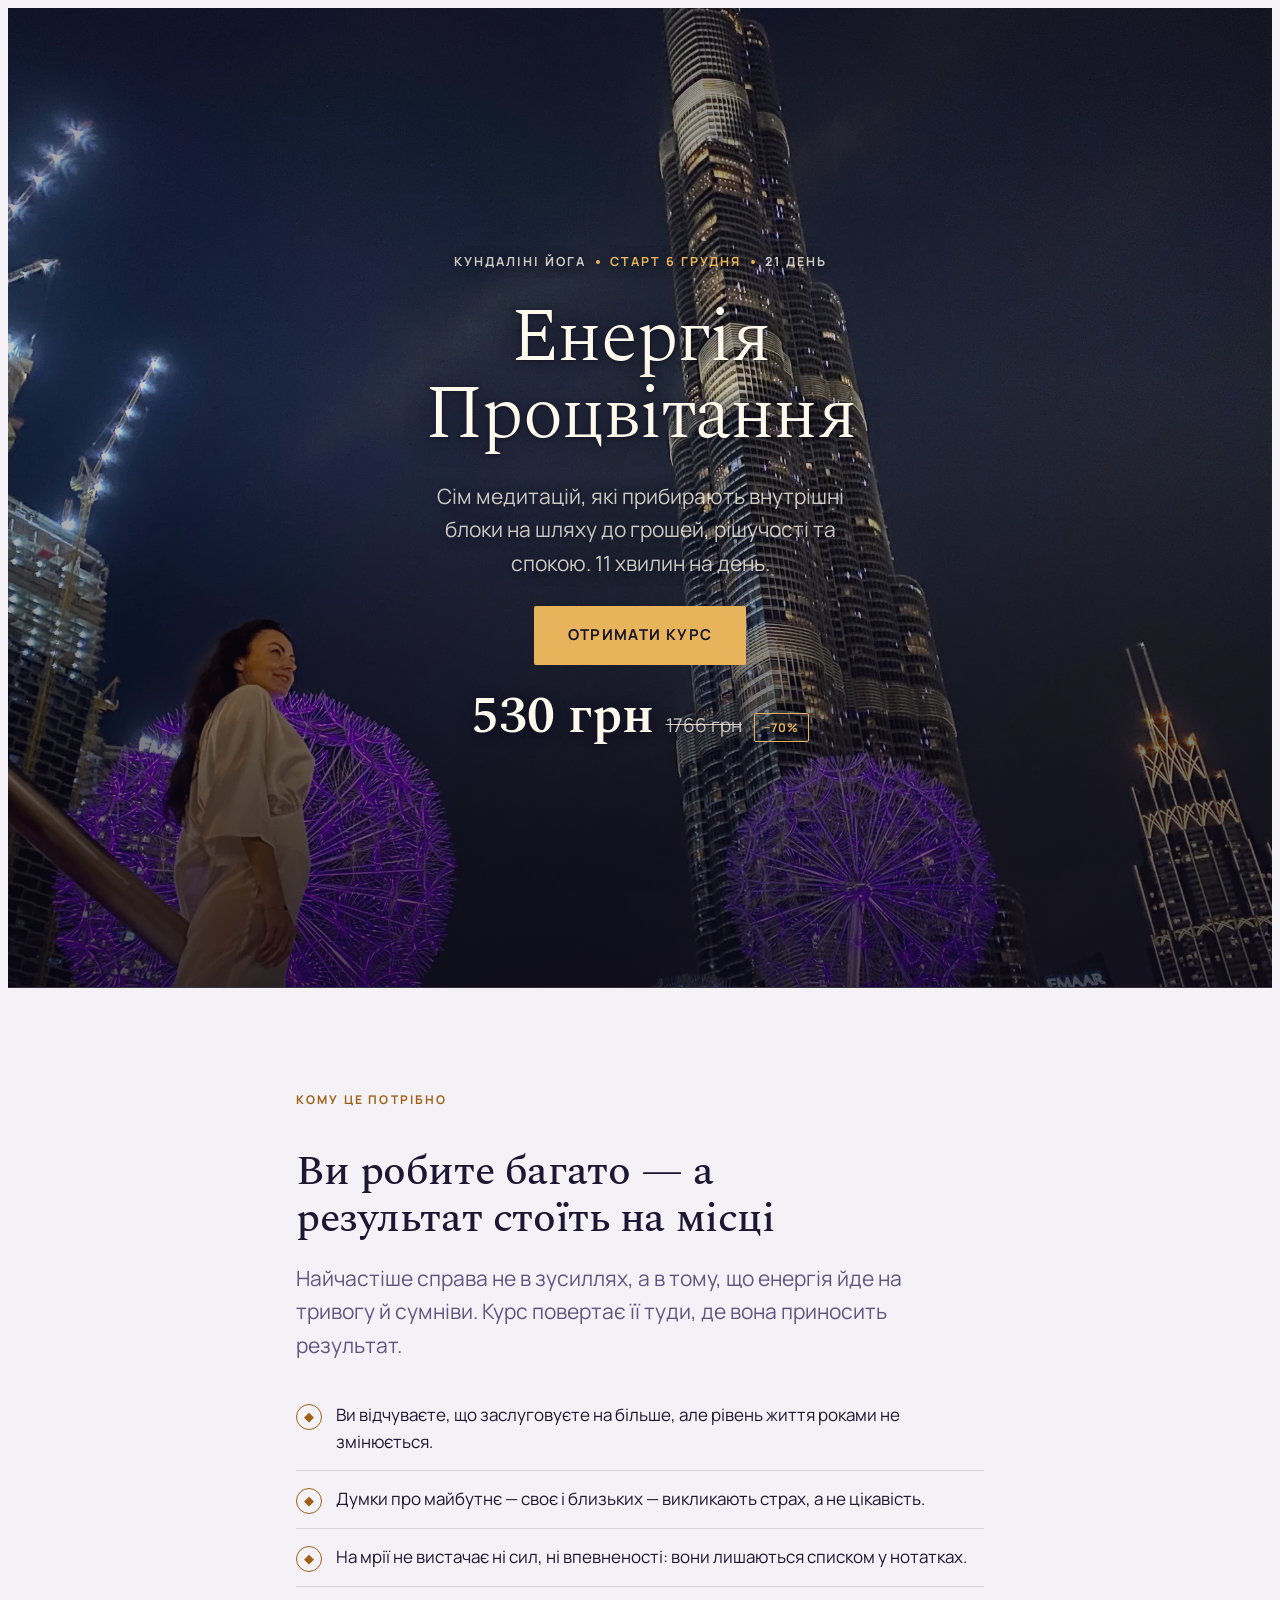
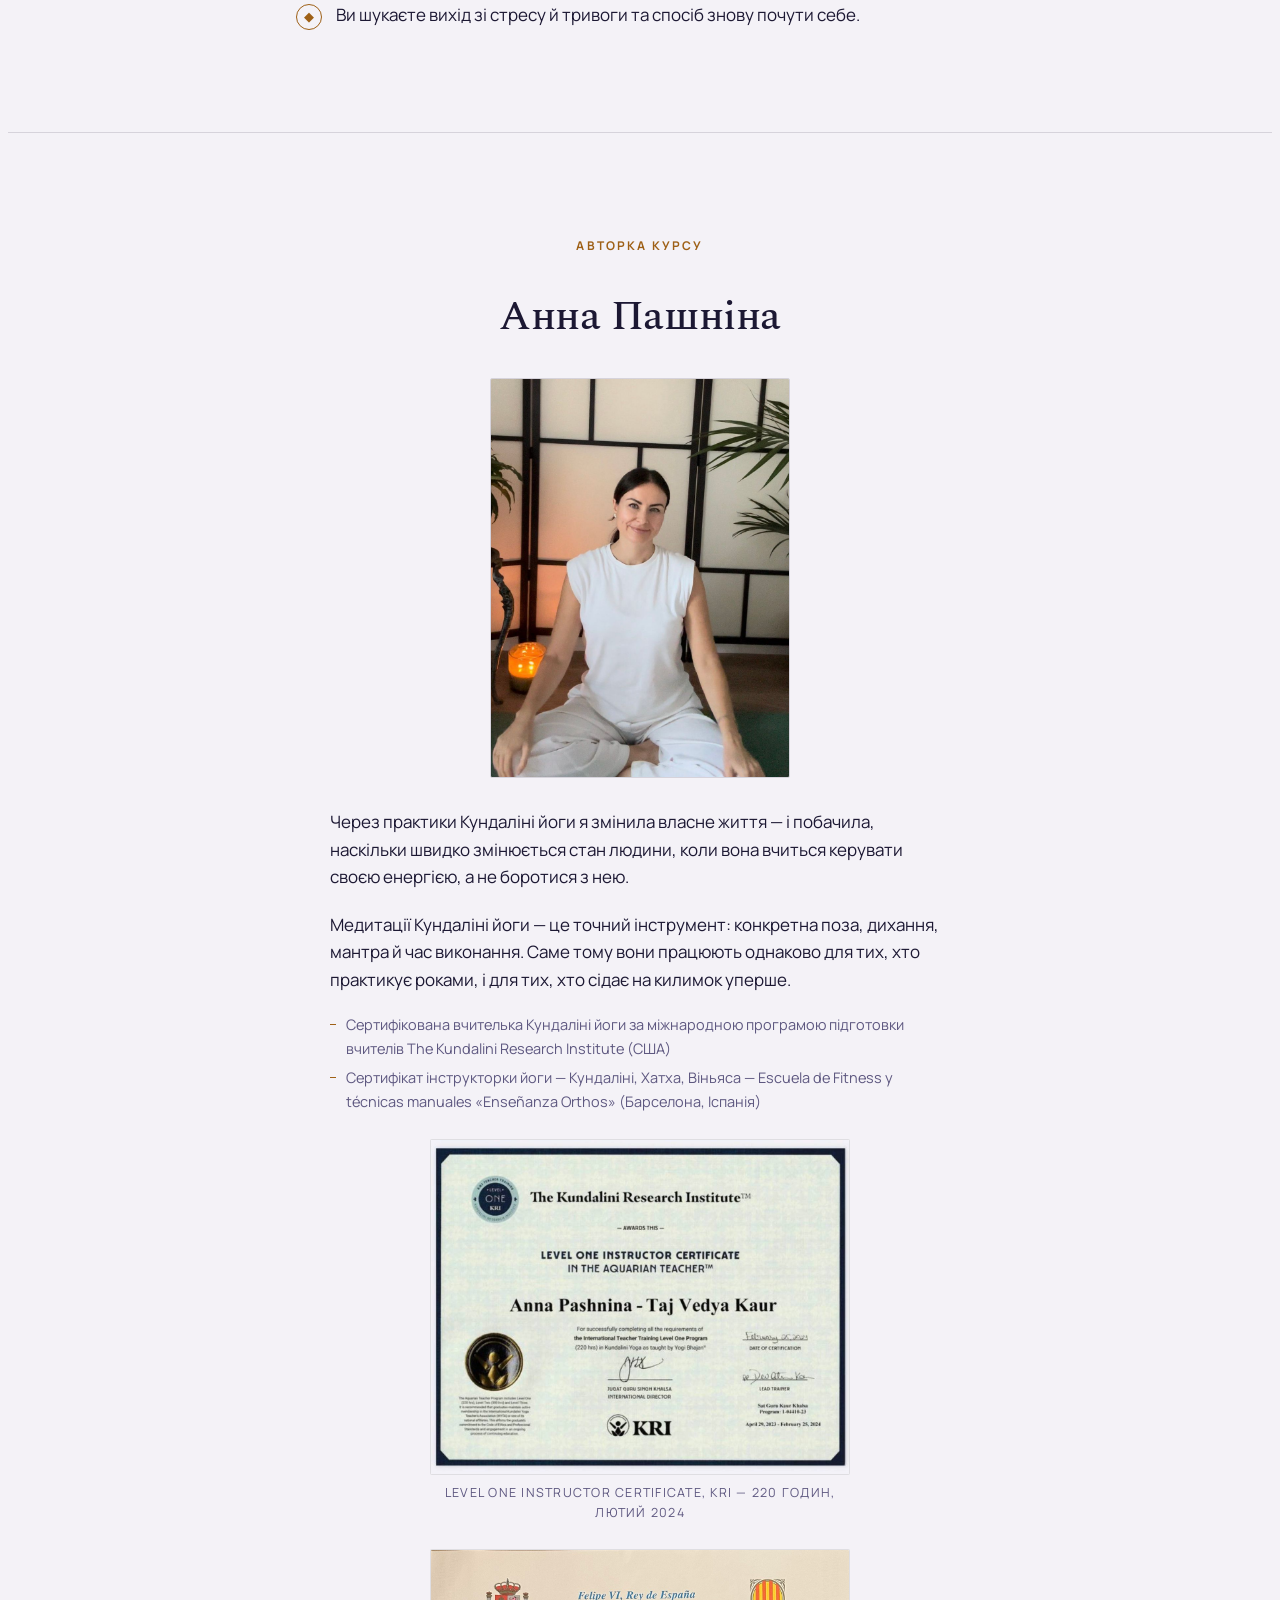
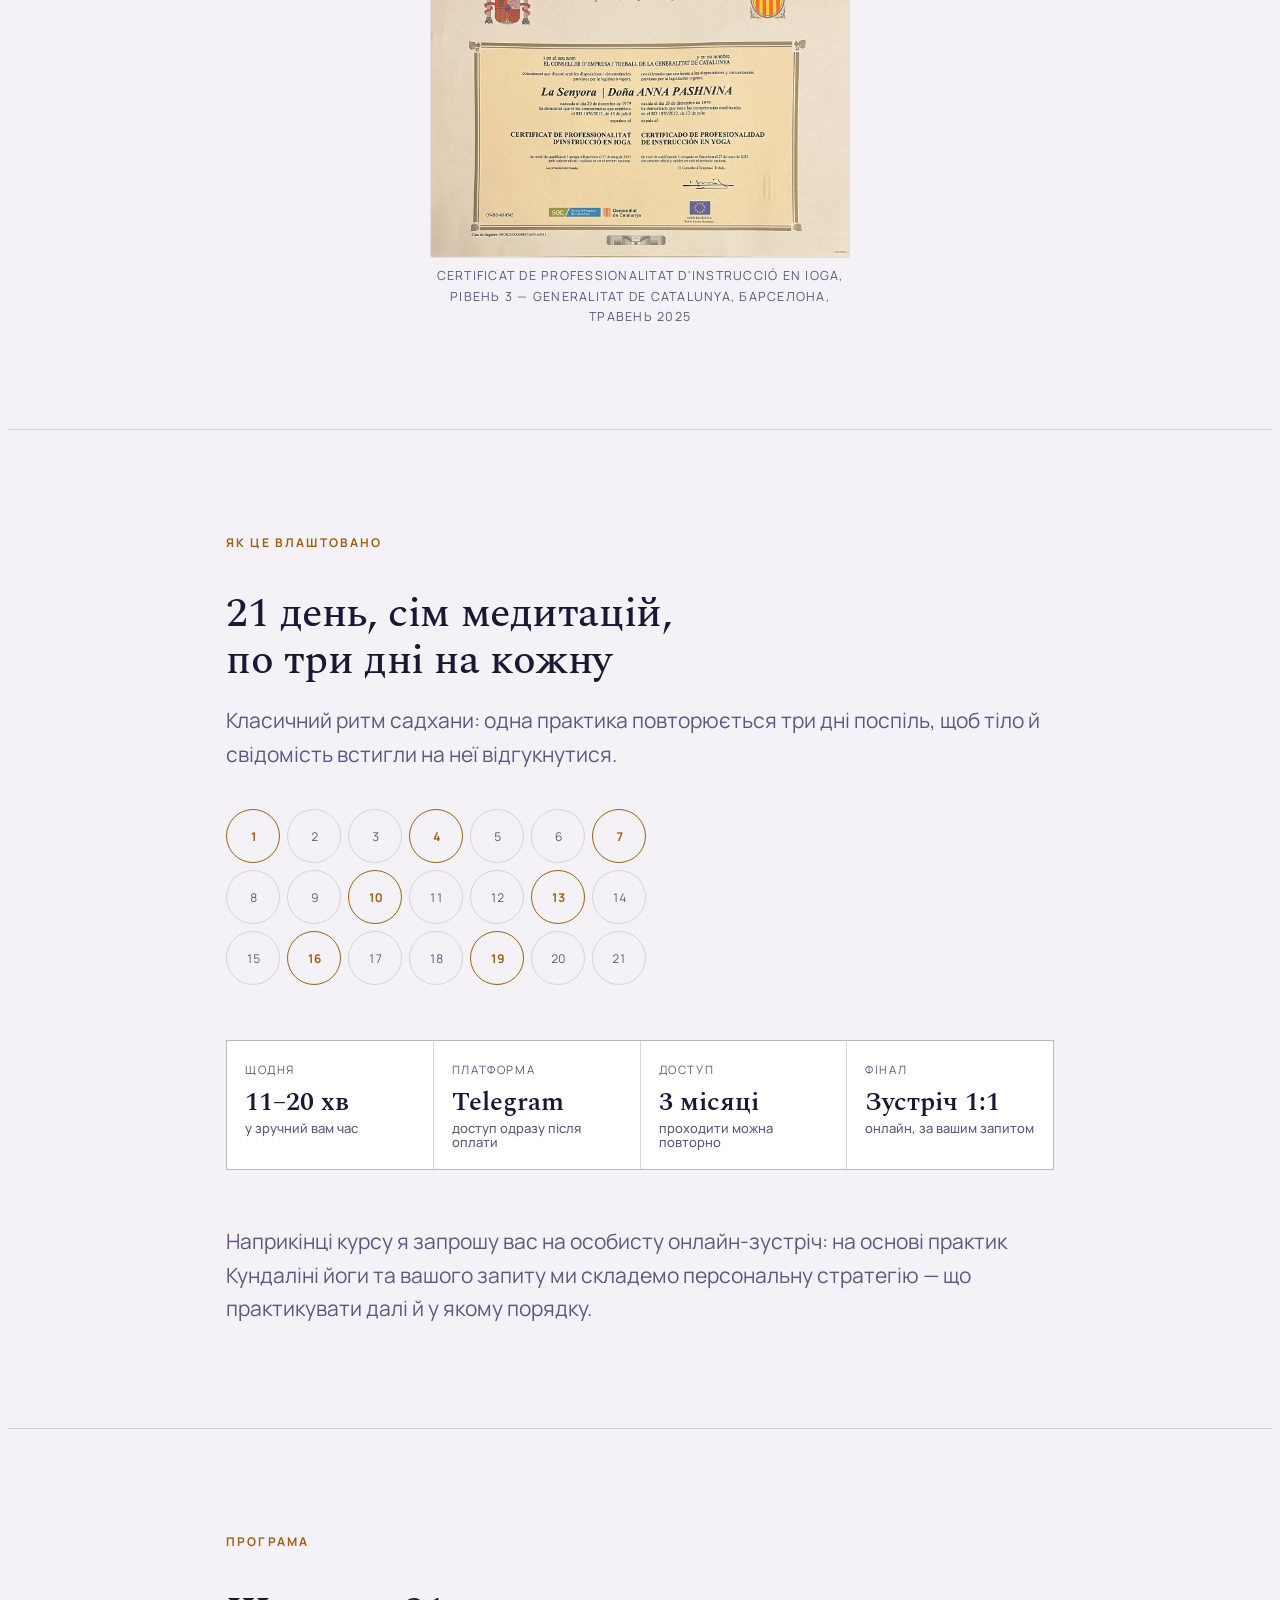
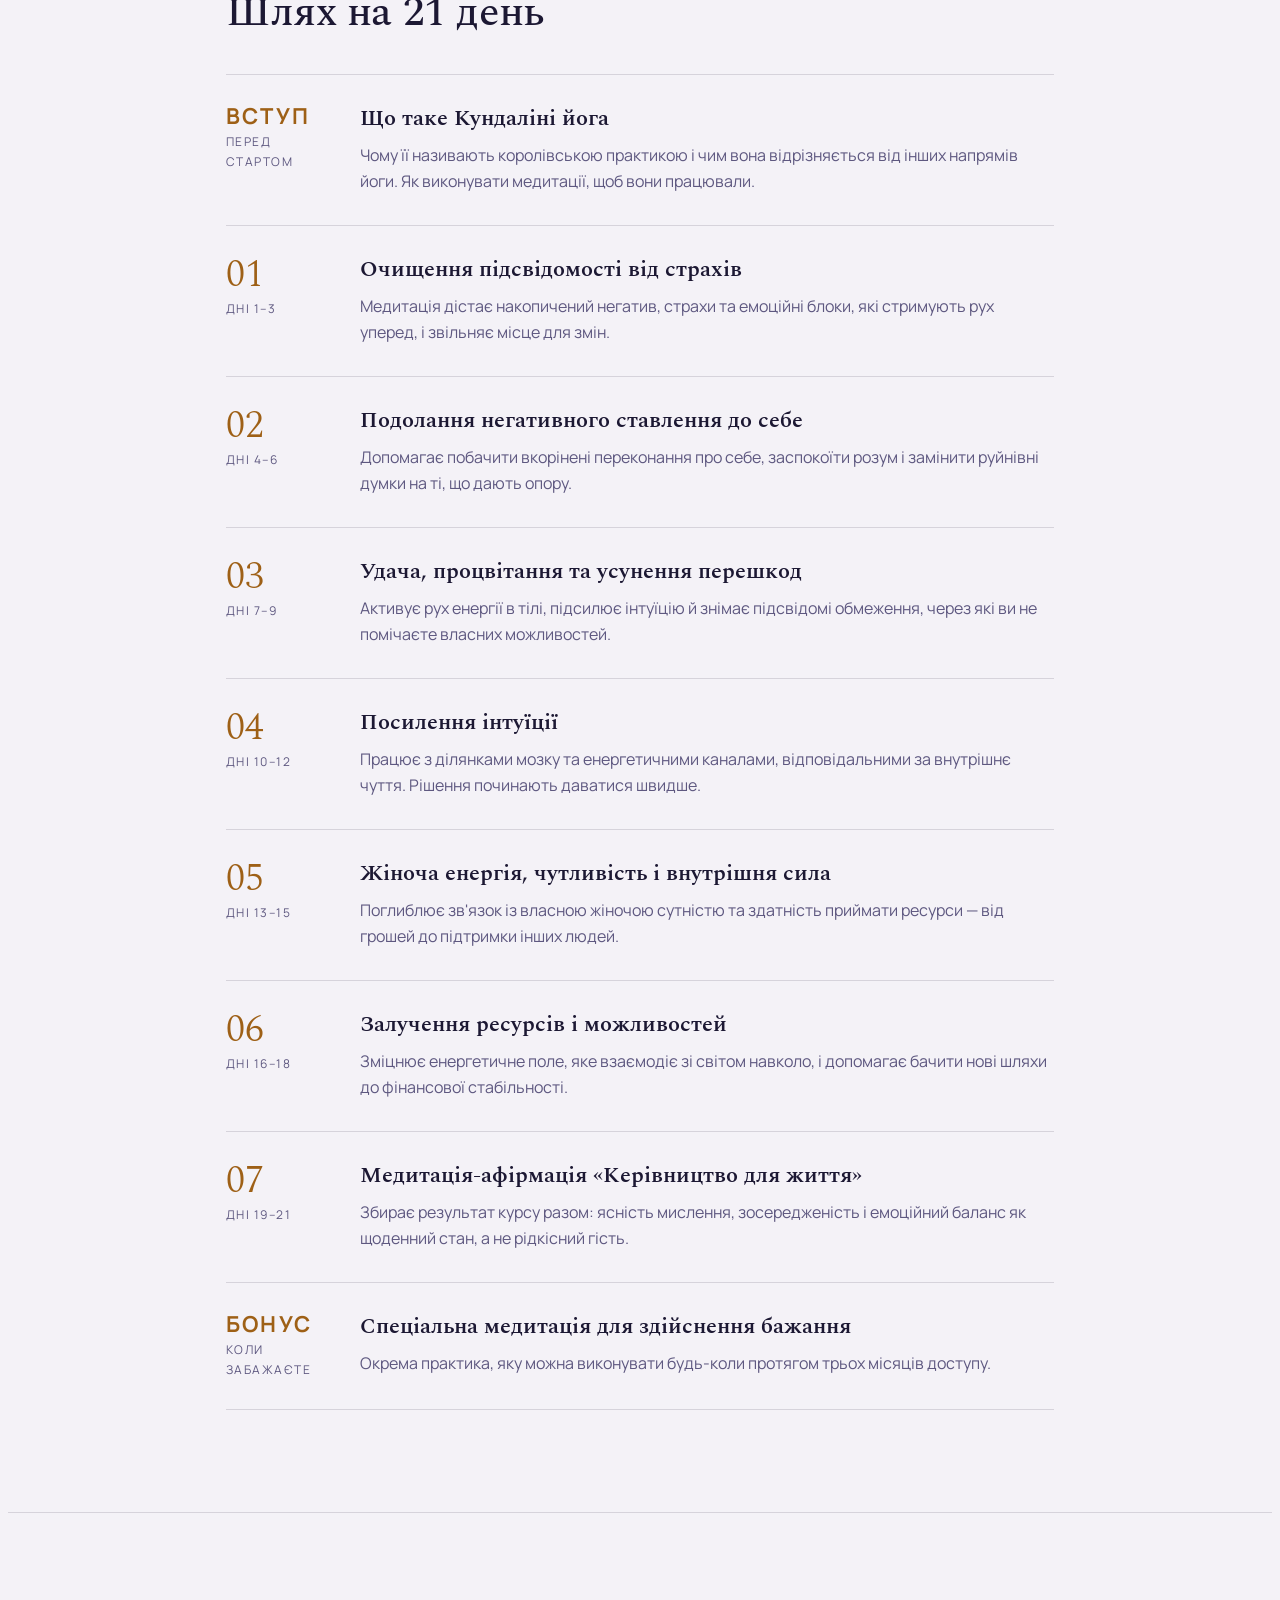
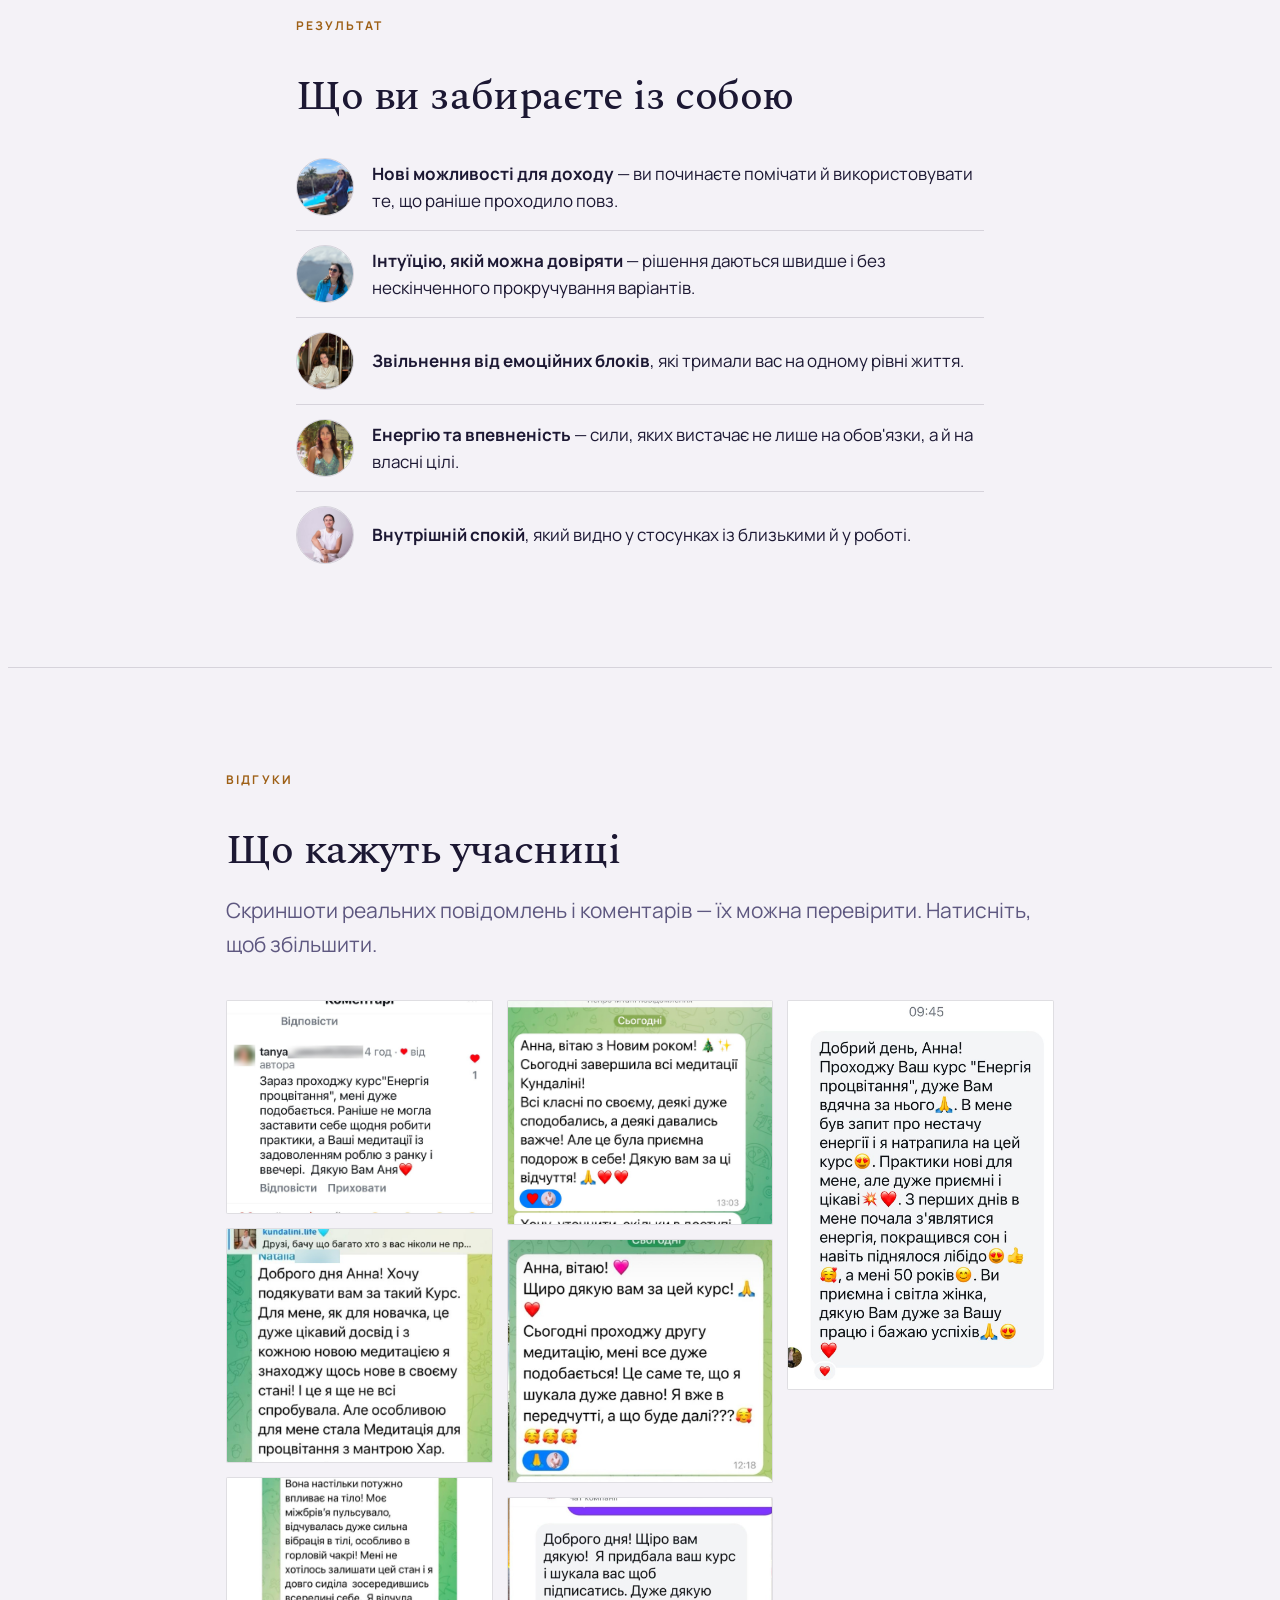
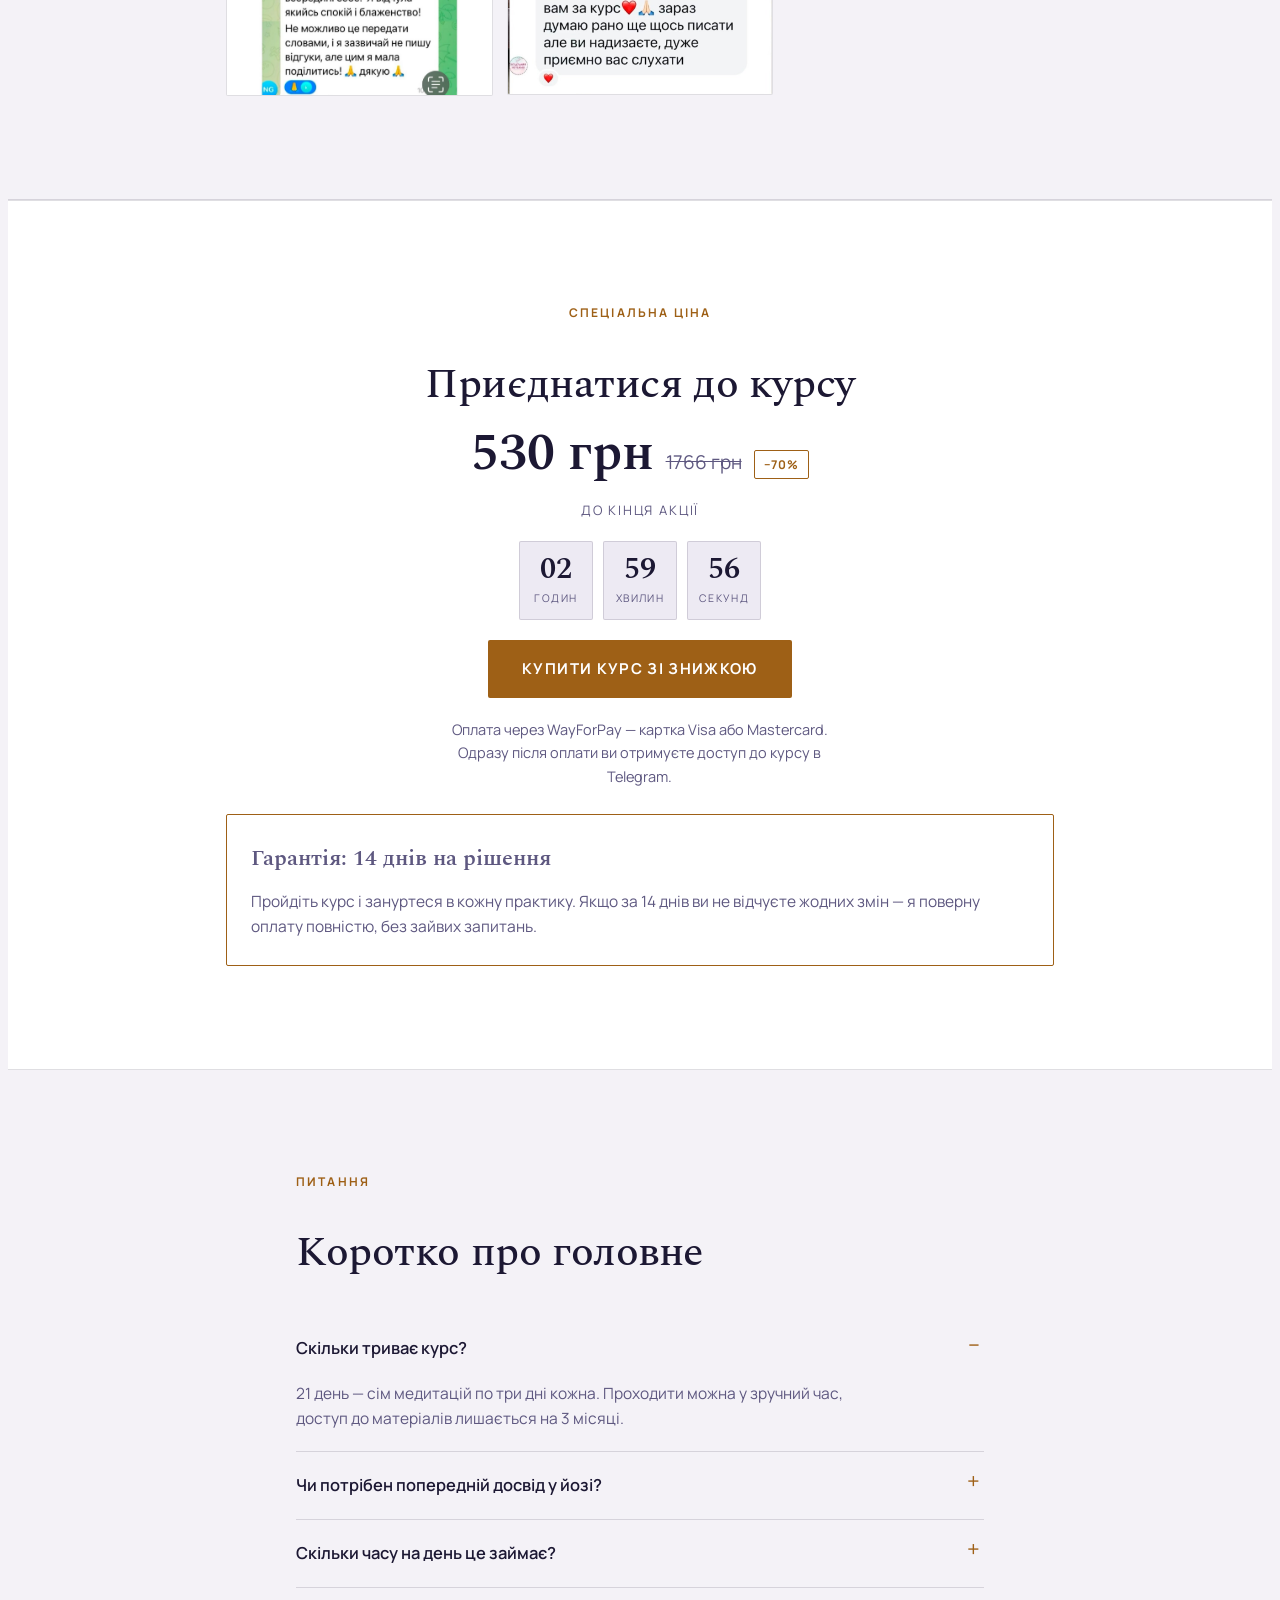
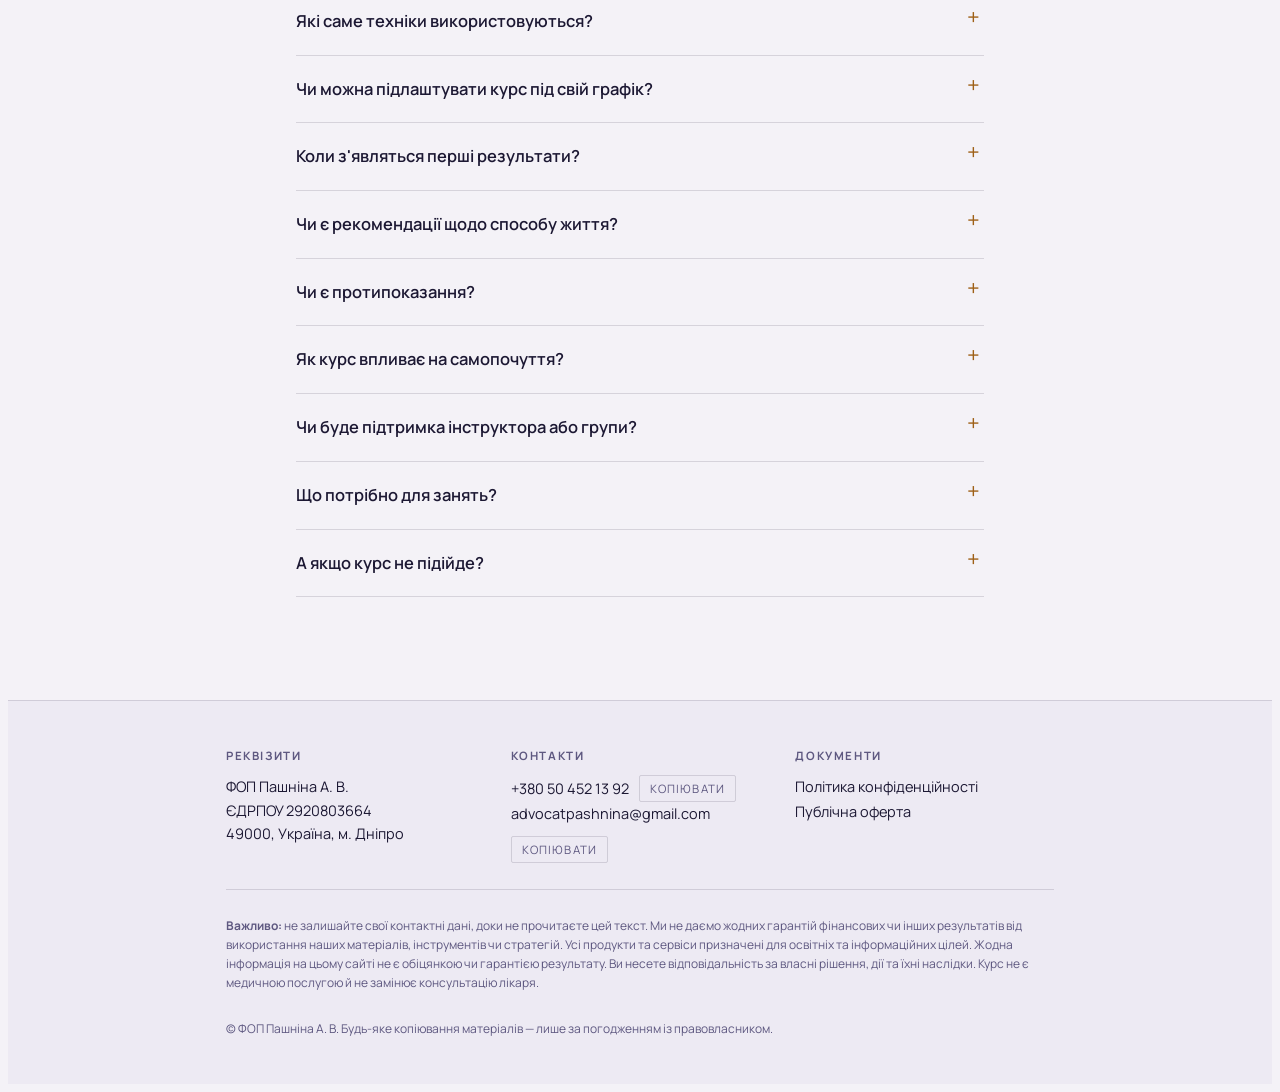
==== commit dcec3dfd: "Оферта і політика під курс, Meta Pixel, вертикальний перший екран - публічна оферта переписана під о" ====
--- a/index.html
+++ b/index.html
@@ -1,10 +1,24 @@
-﻿<!doctype html>
+<!doctype html>
 <html lang="uk">
 <head>
 <meta charset="utf-8">
 <meta name="viewport" content="width=device-width, initial-scale=1, viewport-fit=cover">
 <title>Енергія Процвітання</title>
 <meta name="claude:viewport-fit-sides" content="cover">
+
+<!-- Meta Pixel -->
+<script>
+!function(f,b,e,v,n,t,s){if(f.fbq)return;n=f.fbq=function(){n.callMethod?
+n.callMethod.apply(n,arguments):n.queue.push(arguments)};if(!f._fbq)f._fbq=n;
+n.push=n;n.loaded=!0;n.version='2.0';n.queue=[];t=b.createElement(e);t.async=!0;
+t.src=v;s=b.getElementsByTagName(e)[0];s.parentNode.insertBefore(t,s)}(window,document,'script',
+'https://connect.facebook.net/en_US/fbevents.js');
+fbq('init', '1639428453651396');
+fbq('track', 'PageView');
+</script>
+<noscript><img height="1" width="1" style="display:none" alt=""
+src="https://www.facebook.com/tr?id=1639428453651396&ev=PageView&noscript=1"></noscript>
+<!-- /Meta Pixel -->
 <link rel="preconnect" href="https://fonts.googleapis.com">
 <link rel="preconnect" href="https://fonts.gstatic.com" crossorigin>
 <link rel="stylesheet" href="https://fonts.googleapis.com/css2?family=Spectral:ital,wght@0,300;0,500;0,600;1,300&family=Manrope:wght@400;500;600;700&display=swap">
@@ -107,9 +121,14 @@
   content:"";position:absolute;inset:0;pointer-events:none;
   background:linear-gradient(180deg,rgba(11,9,24,.46) 0%,rgba(11,9,24,.2) 38%,rgba(11,9,24,.74) 100%);
 }
+/* перший екран у вертикальних пропорціях 9:16 (на широких екранах висота обмежена) */
+.hero{
+  min-height:min(calc(100vw * 16 / 9),980px);
+  display:flex;align-items:center;
+}
 .hero .wrap{
-  position:relative;z-index:2;
-  padding-block:clamp(64px,13vw,140px);
+  position:relative;z-index:2;width:100%;
+  padding-block:clamp(56px,10vw,110px);
   text-align:center;display:flex;flex-direction:column;align-items:center;gap:26px;
 }
 .hero h1{max-width:12ch;text-shadow:0 2px 26px rgba(11,9,24,.85),0 1px 4px rgba(11,9,24,.55)}
@@ -313,6 +332,31 @@
   padding:5px 10px;border-radius:2px;cursor:pointer;
 }
 .copy-btn:hover{border-color:var(--accent);color:var(--accent)}
+
+/* ——— ПЛАВАЮЧА КНОПКА ——— */
+.float-cta{
+  position:fixed;z-index:40;
+  right:max(16px,env(safe-area-inset-right,0px));
+  bottom:calc(18px + env(safe-area-inset-bottom,0px));
+  gap:12px;padding:15px 26px;font-size:14px;
+  box-shadow:0 14px 34px rgba(11,9,24,.38);
+  opacity:0;transform:translateY(14px);pointer-events:none;
+  transition:opacity .28s ease,transform .28s ease,filter .18s ease;
+}
+.float-cta.show{opacity:1;transform:none;pointer-events:auto}
+.float-cta .sum{
+  font-family:var(--font-display);font-size:17px;font-weight:600;
+  letter-spacing:0;text-transform:none;line-height:1;
+  padding-left:12px;border-left:1px solid rgba(23,19,42,.3);
+}
+@media (max-width:560px){
+  .float-cta{
+    left:max(12px,env(safe-area-inset-left,0px));
+    right:max(12px,env(safe-area-inset-right,0px));
+    bottom:calc(12px + env(safe-area-inset-bottom,0px));
+    justify-content:center;padding:16px 18px;
+  }
+}
 
 @media (prefers-reduced-motion:reduce){*{transition:none!important;animation:none!important}}
 </style>
@@ -523,9 +567,6 @@
       <button type="button" data-zoom-src="img/r5.jpg"><img src="img/r5.jpg" alt="Відгук учасниці курсу" loading="lazy"></button>
       <button type="button" data-zoom-src="img/r6.jpg"><img src="img/r6.jpg" alt="Відгук учасниці курсу" loading="lazy"></button>
       <button type="button" data-zoom-src="img/r7.jpg"><img src="img/r7.jpg" alt="Відгук учасниці курсу" loading="lazy"></button>
-      <button type="button" data-zoom-src="img/r8.png"><img src="img/r8.png" alt="Відгук учасниці курсу" loading="lazy"></button>
-      <button type="button" data-zoom-src="img/r9.jpg"><img src="img/r9.jpg" alt="Відгук учасниці курсу" loading="lazy"></button>
-      <button type="button" data-zoom-src="img/r10.jpg"><img src="img/r10.jpg" alt="Відгук учасниці курсу" loading="lazy"></button>
     </div>
   </div>
 </section>
@@ -595,6 +636,10 @@
         <p>На час курсу варто обмежити алкоголь і будь-які психоактивні речовини — вони збивають ефект практик.</p>
       </details>
       <details>
+        <summary>Чи є протипоказання?</summary>
+        <p>Курс не є медичною послугою й не замінює консультацію лікаря. Порадьтеся з лікарем перед початком, якщо ви вагітні, маєте епілепсію чи схильність до судом, психічні розлади, серцево-судинні захворювання, проблеми з тиском або нещодавно перенесли операцію чи травму: окремі дихальні техніки за цих станів протипоказані. Практикуйте у спокійному місці, не за кермом; якщо під час медитації з'явилося запаморочення або різко погіршився стан — зупиніться. Повний перелік застережень — у <a href="oferta.html" style="color:var(--accent)">публічній оферті</a>.</p>
+      </details>
+      <details>
         <summary>Як курс впливає на самопочуття?</summary>
         <p>Практики знижують рівень стресу, стабілізують нервову та ендокринну системи, покращують сон і підвищують загальний рівень енергії.</p>
       </details>
@@ -638,6 +683,10 @@
   </div>
 </footer>
 
+<a class="btn float-cta" id="float-cta" href="https://secure.wayforpay.com/button/b87f1c5fbc5b7">
+  Отримати курс <span class="sum">530 грн</span>
+</a>
+
 <div id="lightbox" hidden role="dialog" aria-modal="true" aria-label="Перегляд зображення">
   <button class="close" type="button" id="lb-close" aria-label="Закрити">✕</button>
   <img id="lb-img" src="" alt="">
@@ -684,6 +733,34 @@
 }
 tick();
 setInterval(tick, 1000);
+
+// Подія «перехід до оплати» для Meta Pixel
+Array.prototype.forEach.call(
+  document.querySelectorAll('a[href*="secure.wayforpay.com"]'),
+  function (link) {
+    link.addEventListener('click', function () {
+      if (typeof fbq === 'function') {
+        fbq('track', 'InitiateCheckout', { value: 530.00, currency: 'UAH', content_name: 'Енергія Процвітання' });
+      }
+    });
+  }
+);
+
+// Плаваюча кнопка: з'являється після першого екрана і ховається над блоком оплати
+var floatCta = document.getElementById('float-cta');
+var hero = document.querySelector('.hero');
+var offer = document.getElementById('kupyty');
+function syncCta(){
+  var h = hero.getBoundingClientRect();
+  var o = offer.getBoundingClientRect();
+  var heroGone = h.bottom < 60;
+  var offerOnScreen = o.bottom > 40 && o.top < window.innerHeight - 40;
+  if (heroGone && !offerOnScreen) { floatCta.classList.add('show'); }
+  else { floatCta.classList.remove('show'); }
+}
+window.addEventListener('scroll', syncCta, { passive: true });
+window.addEventListener('resize', syncCta);
+syncCta();
 
 // Лайтбокс для скриншотів відгуків і сертифіката
 var lb = document.getElementById('lightbox');
@@ -741,4 +818,4 @@
 </script>
 
 </body>
-</html>+</html>
